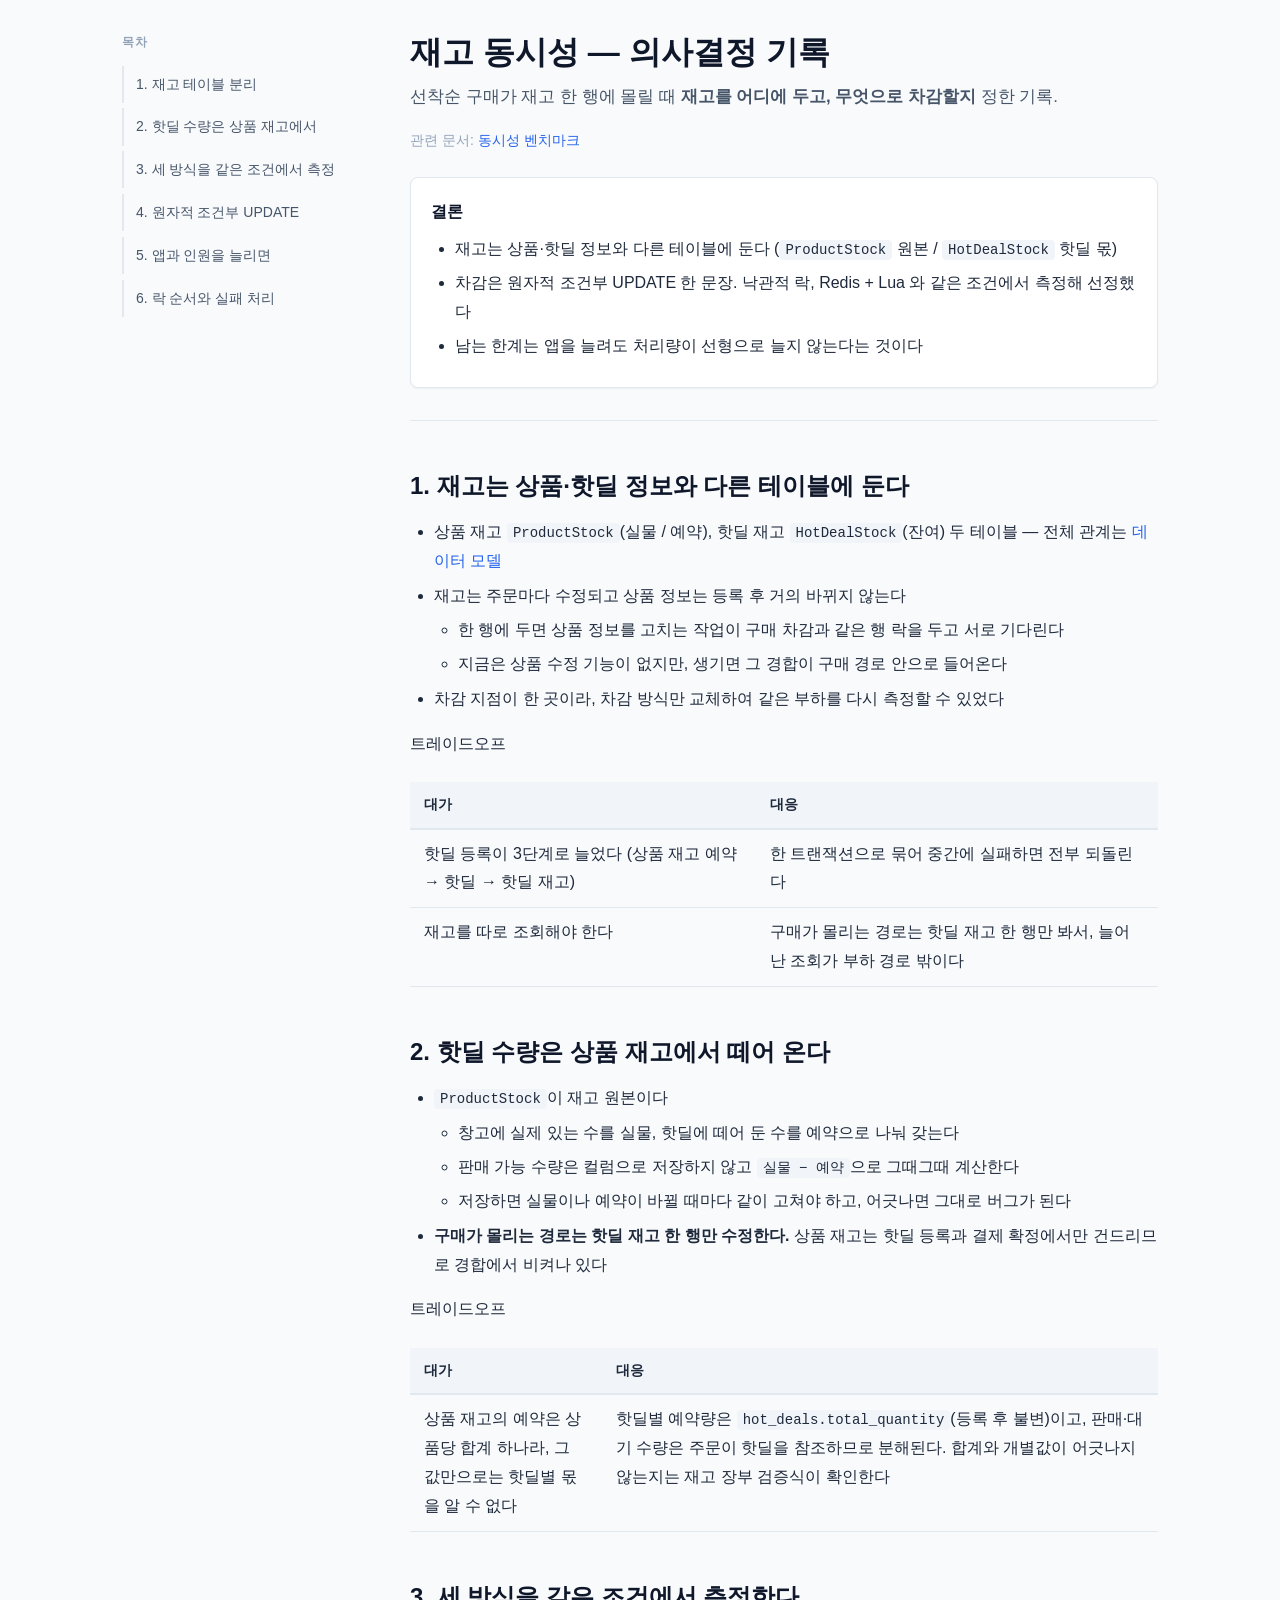
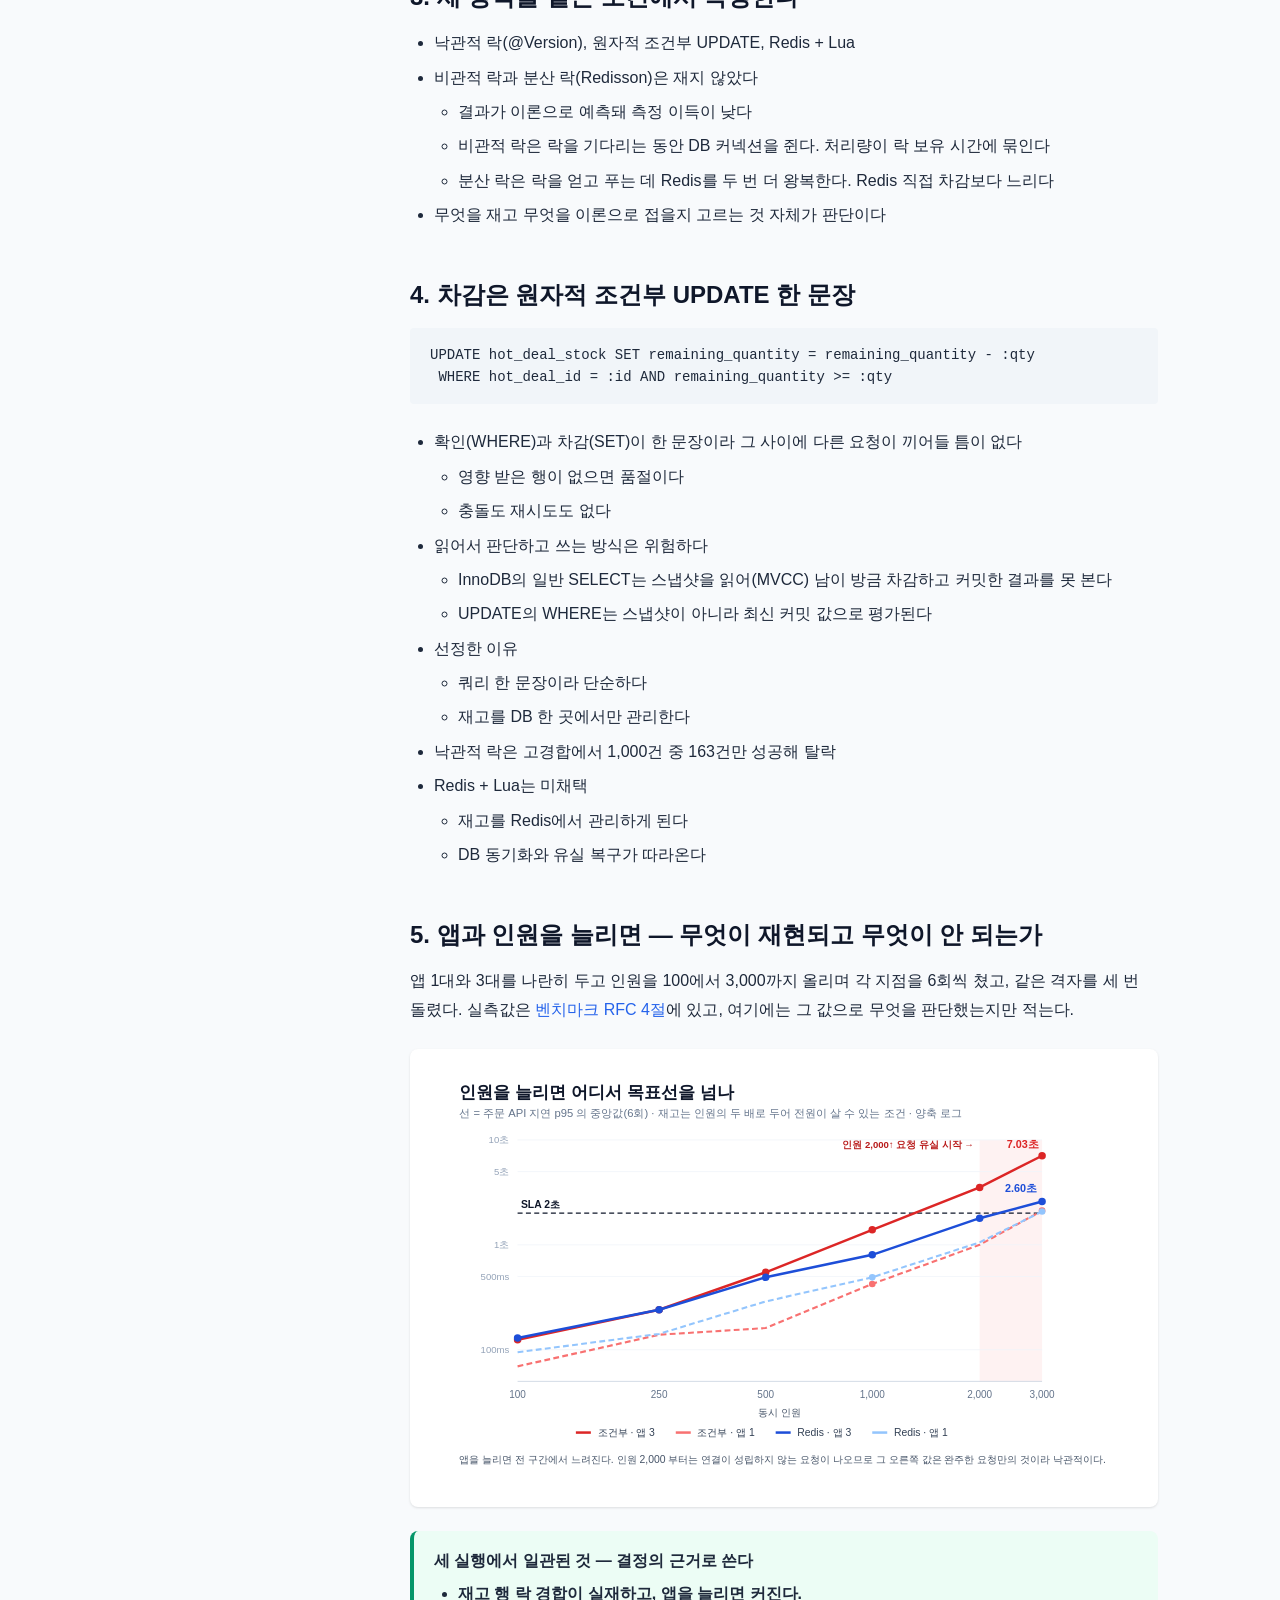
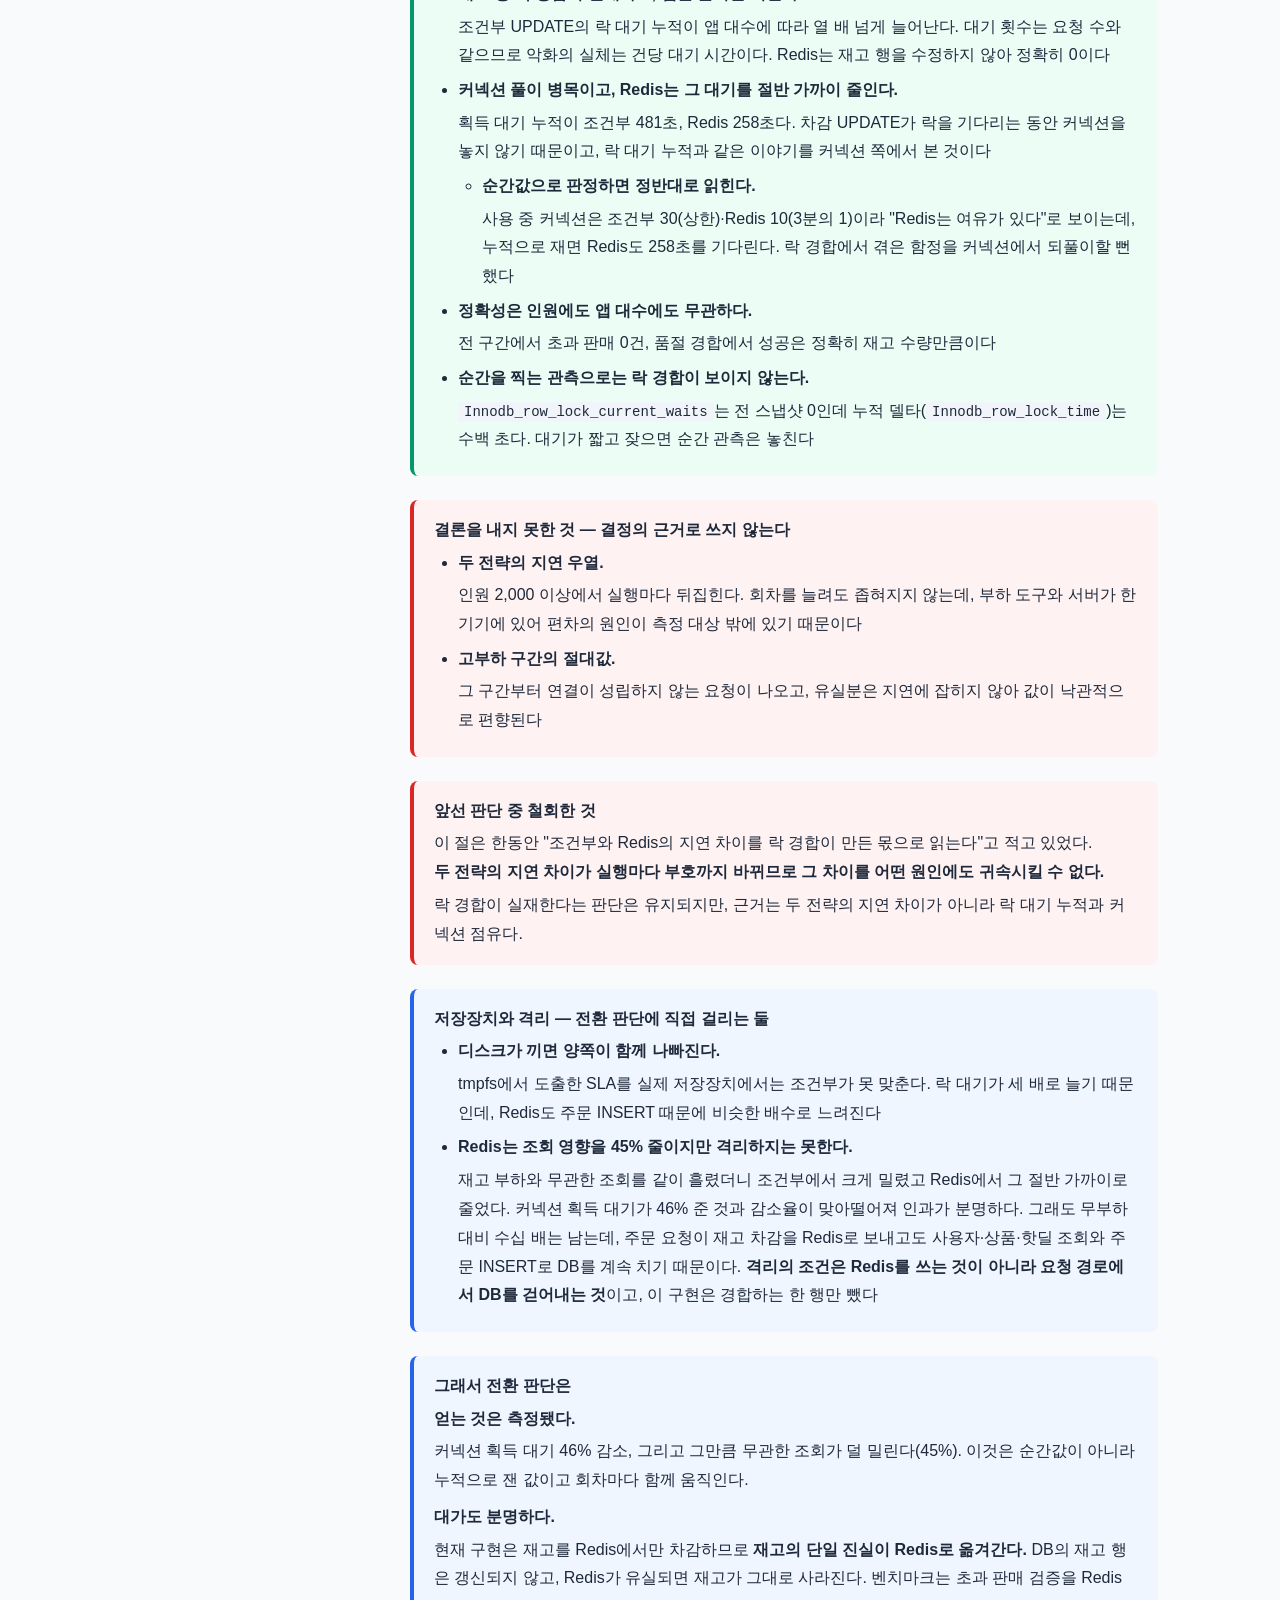
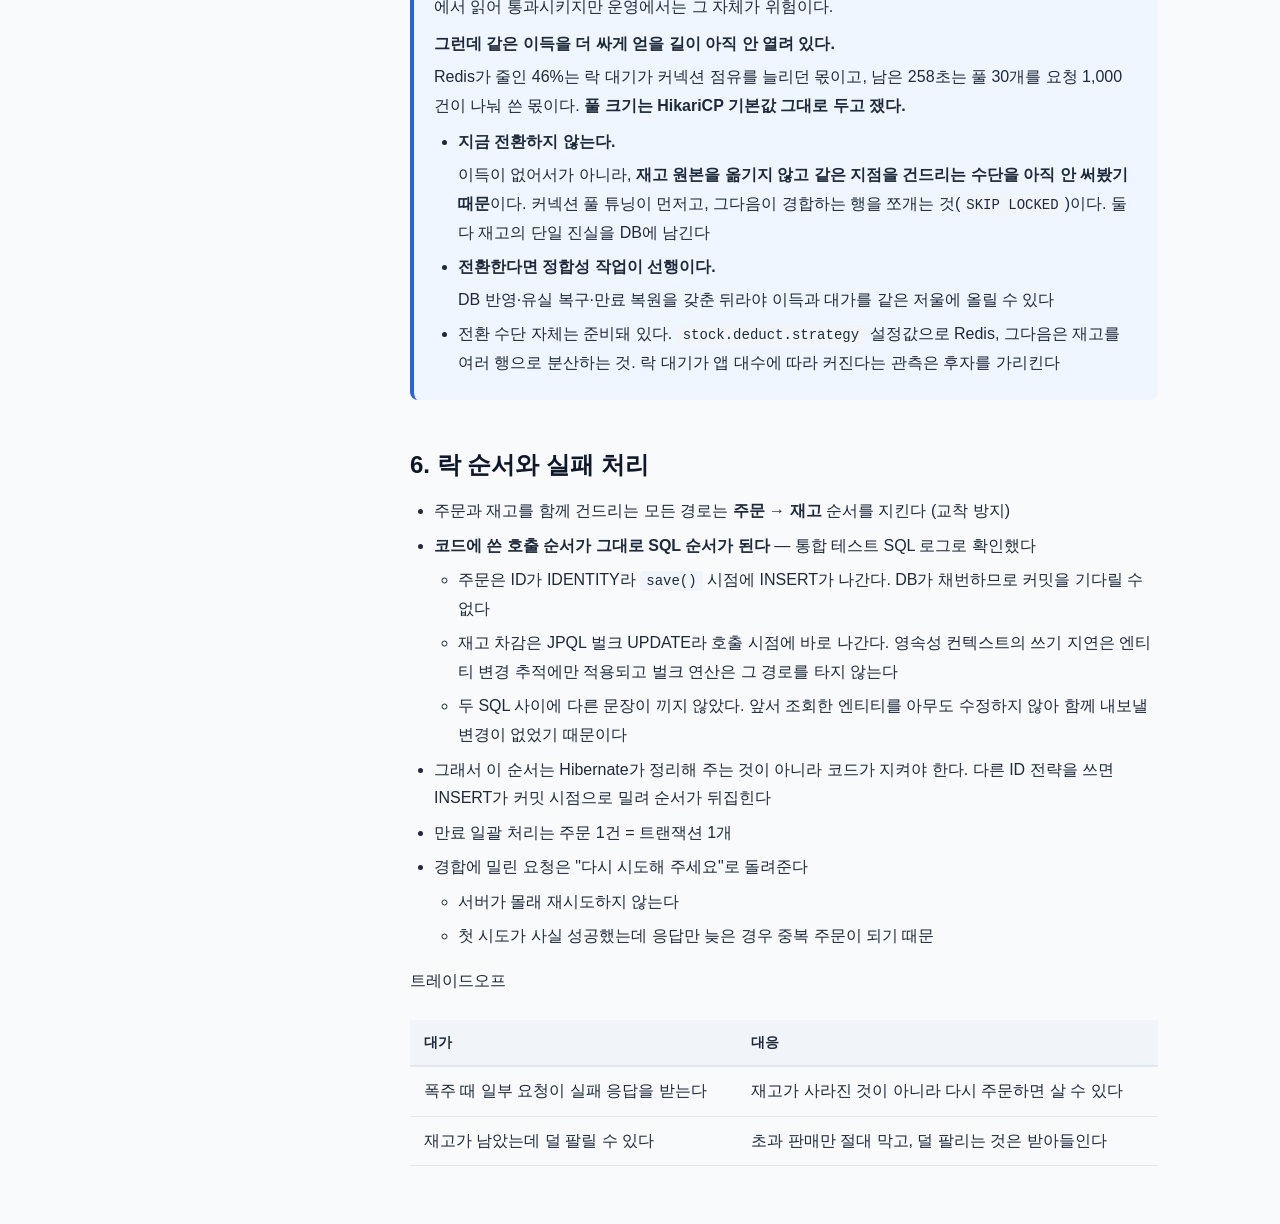
==== docs/adr/concurrency.html @ 34c15c58 "[Docs] ADR·RFC 문서의 HTML 버전 추가 (GitHub Pages 용) - docs/adr/concurrency.html: 재고 동시성 의사결정 기록  - docs/r" ====
<!DOCTYPE html>
<html lang="ko">
<head>
  <meta charset="UTF-8">
  <meta name="viewport" content="width=device-width, initial-scale=1.0">
  <title>재고 동시성 — 의사결정 기록</title>
  <style>
    :root {
      --bg: #f8fafc;
      --surface: #ffffff;
      --text: #1e293b;
      --text-secondary: #475569;
      --text-muted: #94a3b8;
      --heading: #0f172a;
      --accent: #2563eb;
      --accent-bg: #eff6ff;
      --danger: #dc2626;
      --danger-bg: #fef2f2;
      --success: #059669;
      --success-bg: #ecfdf5;
      --warning: #d97706;
      --warning-bg: #fffbeb;
      --border: #e2e8f0;
      --code-bg: #f1f5f9;
      --table-header-bg: #f1f5f9;
      --table-stripe: #f8fafc;
      --shadow-sm: 0 1px 2px rgba(0,0,0,0.05);
      --shadow: 0 1px 3px rgba(0,0,0,0.08), 0 1px 2px rgba(0,0,0,0.04);
      --shadow-lg: 0 4px 12px rgba(0,0,0,0.06);
      --radius: 8px;
      --radius-sm: 4px;
    }

    @media (prefers-color-scheme: dark) {
      :root:not([data-theme="light"]) {
        --bg: #0c1222;
        --surface: #1e293b;
        --text: #e2e8f0;
        --text-secondary: #94a3b8;
        --text-muted: #64748b;
        --heading: #f1f5f9;
        --accent: #60a5fa;
        --accent-bg: #1e3a5f;
        --danger: #f87171;
        --danger-bg: #3f1515;
        --success: #34d399;
        --success-bg: #0d3320;
        --warning: #fbbf24;
        --warning-bg: #3b2e0a;
        --border: #334155;
        --code-bg: #0f172a;
        --table-header-bg: #162032;
        --table-stripe: #162032;
        --shadow-sm: 0 1px 2px rgba(0,0,0,0.2);
        --shadow: 0 1px 3px rgba(0,0,0,0.3);
        --shadow-lg: 0 4px 12px rgba(0,0,0,0.3);
      }
    }

    :root[data-theme="dark"] {
      --bg: #0c1222;
      --surface: #1e293b;
      --text: #e2e8f0;
      --text-secondary: #94a3b8;
      --text-muted: #64748b;
      --heading: #f1f5f9;
      --accent: #60a5fa;
      --accent-bg: #1e3a5f;
      --danger: #f87171;
      --danger-bg: #3f1515;
      --success: #34d399;
      --success-bg: #0d3320;
      --warning: #fbbf24;
      --warning-bg: #3b2e0a;
      --border: #334155;
      --code-bg: #0f172a;
      --table-header-bg: #162032;
      --table-stripe: #162032;
      --shadow-sm: 0 1px 2px rgba(0,0,0,0.2);
      --shadow: 0 1px 3px rgba(0,0,0,0.3);
      --shadow-lg: 0 4px 12px rgba(0,0,0,0.3);
    }

    * {
      margin: 0;
      padding: 0;
      box-sizing: border-box;
    }

    body {
      font-family: -apple-system, BlinkMacSystemFont, 'Segoe UI', Roboto, 'Noto Sans KR', sans-serif;
      font-size: 16px;
      line-height: 1.8;
      color: var(--text);
      background: var(--bg);
    }

    .layout {
      display: flex;
      max-width: 1100px;
      margin: 0 auto;
      padding: 2rem;
    }

    .sidebar {
      width: 240px;
      flex-shrink: 0;
      margin-right: 3rem;
    }

    .sidebar nav {
      position: sticky;
      top: 2rem;
    }

    .toc-title {
      font-size: 12px;
      text-transform: uppercase;
      letter-spacing: 0.05em;
      color: var(--text-muted);
      margin-bottom: 12px;
      font-weight: 600;
    }

    .toc {
      list-style: none;
      padding: 0;
    }

    .toc li a {
      display: block;
      padding: 6px 12px;
      font-size: 14px;
      color: var(--text-secondary);
      border-left: 2px solid var(--border);
      text-decoration: none;
      transition: border-color 0.15s, color 0.15s;
    }

    .toc li a:hover,
    .toc li a.active {
      border-left-color: var(--accent);
      color: var(--accent);
    }

    .content {
      max-width: 780px;
      flex: 1;
      min-width: 0;
    }

    /* Header */
    header {
      margin-bottom: 2.5rem;
      padding-bottom: 2rem;
      border-bottom: 1px solid var(--border);
    }

    h1 {
      font-size: 2rem;
      font-weight: 800;
      color: var(--heading);
      line-height: 1.3;
      margin-bottom: 0.5rem;
    }

    header .subtitle {
      font-size: 1.05rem;
      color: var(--text-secondary);
      margin-bottom: 1rem;
    }

    header .related {
      font-size: 14px;
      color: var(--text-muted);
    }

    header .related a {
      color: var(--accent);
      text-decoration: none;
    }

    header .related a:hover {
      text-decoration: underline;
    }

    /* Headings */
    h2 {
      font-size: 1.5rem;
      font-weight: 700;
      color: var(--heading);
      margin-top: 3rem;
      margin-bottom: 1rem;
      line-height: 1.4;
    }

    h3 {
      font-size: 1.25rem;
      font-weight: 600;
      color: var(--heading);
      margin-top: 2rem;
      margin-bottom: 0.75rem;
    }

    section {
      margin-bottom: 1rem;
    }

    p {
      margin-bottom: 1rem;
    }

    /* Links */
    a {
      color: var(--accent);
      text-decoration: none;
    }

    a:hover {
      text-decoration: underline;
    }

    /* Lists */
    ul, ol {
      padding-left: 1.5rem;
      margin-bottom: 1rem;
    }

    li {
      margin-bottom: 0.35rem;
    }

    li ul, li ol {
      margin-top: 0.35rem;
      margin-bottom: 0.35rem;
    }

    /* Inline code */
    code {
      font-family: 'SFMono-Regular', Consolas, 'Liberation Mono', Menlo, monospace;
      font-size: 14px;
      background: var(--code-bg);
      padding: 2px 6px;
      border-radius: var(--radius-sm);
    }

    /* Code block */
    pre {
      background: var(--code-bg);
      padding: 1rem 1.25rem;
      border-radius: var(--radius-sm);
      overflow-x: auto;
      font-size: 14px;
      line-height: 1.6;
      margin-bottom: 1.5rem;
    }

    pre code {
      background: none;
      padding: 0;
      border-radius: 0;
    }

    /* Tables */
    .table-wrap {
      overflow-x: auto;
      margin: 1.5rem 0;
    }

    table {
      width: 100%;
      border-collapse: collapse;
    }

    th {
      background: var(--table-header-bg);
      font-weight: 600;
      text-align: left;
      padding: 10px 14px;
      border-bottom: 2px solid var(--border);
      font-size: 14px;
    }

    td {
      padding: 10px 14px;
      border-bottom: 1px solid var(--border);
      vertical-align: top;
    }

    tr:nth-child(even) td {
      background: var(--table-stripe);
    }

    /* Callout */
    .callout {
      padding: 1rem 1.25rem;
      border-radius: var(--radius);
      margin: 1.5rem 0;
      border-left: 4px solid;
    }

    .callout.conclusion {
      border-color: var(--success);
      background: var(--success-bg);
    }

    .callout.warning {
      border-color: var(--danger);
      background: var(--danger-bg);
    }

    .callout.info {
      border-color: var(--accent);
      background: var(--accent-bg);
    }

    .callout.note {
      border-color: var(--border);
      background: var(--table-stripe);
    }

    .callout strong:first-child {
      display: block;
      margin-bottom: 0.25rem;
    }

    .callout p {
      margin-bottom: 0.5rem;
    }

    .callout p:last-child {
      margin-bottom: 0;
    }

    .callout ul {
      margin-bottom: 0.5rem;
    }

    .callout ul:last-child {
      margin-bottom: 0;
    }

    /* Blockquote */
    blockquote {
      border-left: 3px solid var(--border);
      padding-left: 1rem;
      color: var(--text-secondary);
      font-style: normal;
      margin: 1rem 0;
    }

    /* Chart container */
    .chart-container {
      background: #fff;
      border-radius: var(--radius);
      box-shadow: var(--shadow);
      padding: 1rem;
      margin: 1.5rem 0;
      overflow-x: auto;
    }

    .chart-container svg {
      width: 100%;
      height: auto;
    }

    /* Separator */
    hr {
      border: none;
      border-top: 1px solid var(--border);
      margin: 2rem 0;
    }

    /* Conclusion box in header */
    .header-conclusion {
      background: var(--surface);
      border: 1px solid var(--border);
      border-radius: var(--radius);
      padding: 1.25rem;
      box-shadow: var(--shadow-sm);
      margin-top: 1.5rem;
    }

    .header-conclusion strong {
      color: var(--heading);
    }

    .header-conclusion ul {
      margin-top: 0.5rem;
      margin-bottom: 0;
    }

    /* sub-heading label */
    .section-label {
      font-size: 13px;
      font-weight: 600;
      color: var(--text-muted);
      text-transform: uppercase;
      letter-spacing: 0.04em;
      margin-bottom: 0.25rem;
    }

    /* Mobile */
    @media (max-width: 900px) {
      .sidebar {
        display: none;
      }

      .layout {
        padding: 1.5rem;
      }
    }

    /* Print */
    @media print {
      .sidebar {
        display: none;
      }

      .layout {
        padding: 0;
      }

      body {
        background: #fff;
        color: #000;
      }
    }
  </style>
</head>
<body>
  <div class="layout">
    <aside class="sidebar">
      <nav>
        <div class="toc-title">목차</div>
        <ul class="toc">
          <li><a href="#s1">1. 재고 테이블 분리</a></li>
          <li><a href="#s2">2. 핫딜 수량은 상품 재고에서</a></li>
          <li><a href="#s3">3. 세 방식을 같은 조건에서 측정</a></li>
          <li><a href="#s4">4. 원자적 조건부 UPDATE</a></li>
          <li><a href="#s5">5. 앱과 인원을 늘리면</a></li>
          <li><a href="#s6">6. 락 순서와 실패 처리</a></li>
        </ul>
      </nav>
    </aside>

    <main class="content">
      <header>
        <h1>재고 동시성 — 의사결정 기록</h1>
        <p class="subtitle">선착순 구매가 재고 한 행에 몰릴 때 <strong>재고를 어디에 두고, 무엇으로 차감할지</strong> 정한 기록.</p>
        <p class="related">관련 문서: <a href="../rfc/concurrency-benchmark.md">동시성 벤치마크</a></p>

        <div class="header-conclusion">
          <strong>결론</strong>
          <ul>
            <li>재고는 상품·핫딜 정보와 다른 테이블에 둔다 (<code>ProductStock</code> 원본 / <code>HotDealStock</code> 핫딜 몫)</li>
            <li>차감은 원자적 조건부 UPDATE 한 문장. 낙관적 락, Redis + Lua 와 같은 조건에서 측정해 선정했다</li>
            <li>남는 한계는 앱을 늘려도 처리량이 선형으로 늘지 않는다는 것이다</li>
          </ul>
        </div>
      </header>

      <!-- 1 -->
      <section id="s1">
        <h2>1. 재고는 상품·핫딜 정보와 다른 테이블에 둔다</h2>
        <ul>
          <li>상품 재고 <code>ProductStock</code>(실물 / 예약), 핫딜 재고 <code>HotDealStock</code>(잔여) 두 테이블 — 전체 관계는 <a href="../design/erd.md">데이터 모델</a></li>
          <li>재고는 주문마다 수정되고 상품 정보는 등록 후 거의 바뀌지 않는다
            <ul>
              <li>한 행에 두면 상품 정보를 고치는 작업이 구매 차감과 같은 행 락을 두고 서로 기다린다</li>
              <li>지금은 상품 수정 기능이 없지만, 생기면 그 경합이 구매 경로 안으로 들어온다</li>
            </ul>
          </li>
          <li>차감 지점이 한 곳이라, 차감 방식만 교체하여 같은 부하를 다시 측정할 수 있었다</li>
        </ul>

        <p>트레이드오프</p>
        <div class="table-wrap">
          <table>
            <thead>
              <tr><th>대가</th><th>대응</th></tr>
            </thead>
            <tbody>
              <tr>
                <td>핫딜 등록이 3단계로 늘었다 (상품 재고 예약 → 핫딜 → 핫딜 재고)</td>
                <td>한 트랜잭션으로 묶어 중간에 실패하면 전부 되돌린다</td>
              </tr>
              <tr>
                <td>재고를 따로 조회해야 한다</td>
                <td>구매가 몰리는 경로는 핫딜 재고 한 행만 봐서, 늘어난 조회가 부하 경로 밖이다</td>
              </tr>
            </tbody>
          </table>
        </div>
      </section>

      <!-- 2 -->
      <section id="s2">
        <h2>2. 핫딜 수량은 상품 재고에서 떼어 온다</h2>
        <ul>
          <li><code>ProductStock</code>이 재고 원본이다
            <ul>
              <li>창고에 실제 있는 수를 실물, 핫딜에 떼어 둔 수를 예약으로 나눠 갖는다</li>
              <li>판매 가능 수량은 컬럼으로 저장하지 않고 <code>실물 − 예약</code>으로 그때그때 계산한다</li>
              <li>저장하면 실물이나 예약이 바뀔 때마다 같이 고쳐야 하고, 어긋나면 그대로 버그가 된다</li>
            </ul>
          </li>
          <li><strong>구매가 몰리는 경로는 핫딜 재고 한 행만 수정한다.</strong> 상품 재고는 핫딜 등록과 결제 확정에서만 건드리므로 경합에서 비켜나 있다</li>
        </ul>

        <p>트레이드오프</p>
        <div class="table-wrap">
          <table>
            <thead>
              <tr><th>대가</th><th>대응</th></tr>
            </thead>
            <tbody>
              <tr>
                <td>상품 재고의 예약은 상품당 합계 하나라, 그 값만으로는 핫딜별 몫을 알 수 없다</td>
                <td>핫딜별 예약량은 <code>hot_deals.total_quantity</code>(등록 후 불변)이고, 판매·대기 수량은 주문이 핫딜을 참조하므로 분해된다. 합계와 개별값이 어긋나지 않는지는 재고 장부 검증식이 확인한다</td>
              </tr>
            </tbody>
          </table>
        </div>
      </section>

      <!-- 3 -->
      <section id="s3">
        <h2>3. 세 방식을 같은 조건에서 측정한다</h2>
        <ul>
          <li>낙관적 락(@Version), 원자적 조건부 UPDATE, Redis + Lua</li>
          <li>비관적 락과 분산 락(Redisson)은 재지 않았다
            <ul>
              <li>결과가 이론으로 예측돼 측정 이득이 낮다</li>
              <li>비관적 락은 락을 기다리는 동안 DB 커넥션을 쥔다. 처리량이 락 보유 시간에 묶인다</li>
              <li>분산 락은 락을 얻고 푸는 데 Redis를 두 번 더 왕복한다. Redis 직접 차감보다 느리다</li>
            </ul>
          </li>
          <li>무엇을 재고 무엇을 이론으로 접을지 고르는 것 자체가 판단이다</li>
        </ul>
      </section>

      <!-- 4 -->
      <section id="s4">
        <h2>4. 차감은 원자적 조건부 UPDATE 한 문장</h2>
        <pre><code>UPDATE hot_deal_stock SET remaining_quantity = remaining_quantity - :qty
 WHERE hot_deal_id = :id AND remaining_quantity >= :qty</code></pre>
        <ul>
          <li>확인(WHERE)과 차감(SET)이 한 문장이라 그 사이에 다른 요청이 끼어들 틈이 없다
            <ul>
              <li>영향 받은 행이 없으면 품절이다</li>
              <li>충돌도 재시도도 없다</li>
            </ul>
          </li>
          <li>읽어서 판단하고 쓰는 방식은 위험하다
            <ul>
              <li>InnoDB의 일반 SELECT는 스냅샷을 읽어(MVCC) 남이 방금 차감하고 커밋한 결과를 못 본다</li>
              <li>UPDATE의 WHERE는 스냅샷이 아니라 최신 커밋 값으로 평가된다</li>
            </ul>
          </li>
          <li>선정한 이유
            <ul>
              <li>쿼리 한 문장이라 단순하다</li>
              <li>재고를 DB 한 곳에서만 관리한다</li>
            </ul>
          </li>
          <li>낙관적 락은 고경합에서 1,000건 중 163건만 성공해 탈락</li>
          <li>Redis + Lua는 미채택
            <ul>
              <li>재고를 Redis에서 관리하게 된다</li>
              <li>DB 동기화와 유실 복구가 따라온다</li>
            </ul>
          </li>
        </ul>
      </section>

      <!-- 5 -->
      <section id="s5">
        <h2>5. 앱과 인원을 늘리면 — 무엇이 재현되고 무엇이 안 되는가</h2>
        <p>앱 1대와 3대를 나란히 두고 인원을 100에서 3,000까지 올리며 각 지점을 6회씩 쳤고, 같은 격자를 세 번 돌렸다.
        실측값은 <a href="../rfc/concurrency-benchmark.md">벤치마크 RFC 4절</a>에 있고, 여기에는 그 값으로 무엇을 판단했는지만 적는다.</p>

        <div class="chart-container">
          <svg viewBox="0 0 860 500" xmlns="http://www.w3.org/2000/svg" font-family="-apple-system, BlinkMacSystemFont, 'Segoe UI', Roboto, sans-serif">
            <rect width="860" height="500" fill="#ffffff"/>
            <text x="40" y="40" font-size="21" font-weight="700" fill="#0f172a">인원을 늘리면 어디서 목표선을 넘나</text>
            <text x="40" y="63" font-size="13.5" fill="#64748b">선 = 주문 API 지연 p95 의 중앙값(6회) · 재고는 인원의 두 배로 두어 전원이 살 수 있는 조건 · 양축 로그</text>
            <rect x="665" y="90" width="75" height="290" fill="#fef2f2"/>
            <text x="658" y="100" font-size="11.5" font-weight="700" fill="#b91c1c" text-anchor="end">인원 2,000&#x2191; 요청 유실 시작 &#x2192;</text>
            <line x1="110" y1="342" x2="740" y2="342" stroke="#f1f5f9" stroke-width="1"/>
            <text x="100" y="346" font-size="11.5" fill="#94a3b8" text-anchor="end">100ms</text>
            <line x1="110" y1="254" x2="740" y2="254" stroke="#f1f5f9" stroke-width="1"/>
            <text x="100" y="258" font-size="11.5" fill="#94a3b8" text-anchor="end">500ms</text>
            <line x1="110" y1="216" x2="740" y2="216" stroke="#f1f5f9" stroke-width="1"/>
            <text x="100" y="220" font-size="11.5" fill="#94a3b8" text-anchor="end">1&#xCD08;</text>
            <line x1="110" y1="128" x2="740" y2="128" stroke="#f1f5f9" stroke-width="1"/>
            <text x="100" y="132" font-size="11.5" fill="#94a3b8" text-anchor="end">5&#xCD08;</text>
            <line x1="110" y1="90" x2="740" y2="90" stroke="#f1f5f9" stroke-width="1"/>
            <text x="100" y="94" font-size="11.5" fill="#94a3b8" text-anchor="end">10&#xCD08;</text>
            <line x1="110" y1="178" x2="740" y2="178" stroke="#0f172a" stroke-width="1.5" stroke-dasharray="6 4"/>
            <text x="114" y="172" font-size="12.5" font-weight="700" fill="#0f172a">SLA 2&#xCD08;</text>
            <line x1="110" y1="380" x2="740" y2="380" stroke="#cbd5e1" stroke-width="1"/>
            <text x="110" y="400" font-size="12" fill="#64748b" text-anchor="middle">100</text>
            <text x="280" y="400" font-size="12" fill="#64748b" text-anchor="middle">250</text>
            <text x="408" y="400" font-size="12" fill="#64748b" text-anchor="middle">500</text>
            <text x="536" y="400" font-size="12" fill="#64748b" text-anchor="middle">1,000</text>
            <text x="665" y="400" font-size="12" fill="#64748b" text-anchor="middle">2,000</text>
            <text x="740" y="400" font-size="12" fill="#64748b" text-anchor="middle">3,000</text>
            <text x="425" y="422" font-size="12.5" fill="#475569" text-anchor="middle">&#xB3D9;&#xC2DC; &#xC778;&#xC6D0;</text>
            <polyline points="110,330 280,294 408,249 536,198 665,147 740,109" fill="none" stroke="#dc2626" stroke-width="3"/>
            <circle cx="110" cy="330" r="4.5" fill="#dc2626"/><circle cx="280" cy="294" r="4.5" fill="#dc2626"/>
            <circle cx="408" cy="249" r="4.5" fill="#dc2626"/><circle cx="536" cy="198" r="4.5" fill="#dc2626"/>
            <circle cx="665" cy="147" r="4.5" fill="#dc2626"/><circle cx="740" cy="109" r="4.5" fill="#dc2626"/>
            <text x="736" y="100" font-size="13" font-weight="700" fill="#dc2626" text-anchor="end">7.03&#xCD08;</text>
            <polyline points="110,362 280,324 408,316 536,263 665,216 740,175" fill="none" stroke="#f87171" stroke-width="2.5" stroke-dasharray="7 4"/>
            <circle cx="536" cy="263" r="4" fill="#f87171"/><circle cx="740" cy="175" r="4" fill="#f87171"/>
            <polyline points="110,328 280,294 408,255 536,228 665,184 740,164" fill="none" stroke="#1d4ed8" stroke-width="3"/>
            <circle cx="110" cy="328" r="4.5" fill="#1d4ed8"/><circle cx="280" cy="294" r="4.5" fill="#1d4ed8"/>
            <circle cx="408" cy="255" r="4.5" fill="#1d4ed8"/><circle cx="536" cy="228" r="4.5" fill="#1d4ed8"/>
            <circle cx="665" cy="184" r="4.5" fill="#1d4ed8"/><circle cx="740" cy="164" r="4.5" fill="#1d4ed8"/>
            <text x="734" y="152" font-size="13" font-weight="700" fill="#1d4ed8" text-anchor="end">2.60&#xCD08;</text>
            <polyline points="110,345 280,323 408,284 536,255 665,213 740,176" fill="none" stroke="#93c5fd" stroke-width="2.5" stroke-dasharray="7 4"/>
            <circle cx="536" cy="255" r="4" fill="#93c5fd"/><circle cx="740" cy="176" r="4" fill="#93c5fd"/>
            <rect x="180" y="440" width="18" height="3" fill="#dc2626"/>
            <text x="206" y="446" font-size="12.5" fill="#334155">&#xC870;&#xAC74;&#xBD80; &#xB7;&#x20;&#xC571; 3</text>
            <rect x="300" y="440" width="18" height="3" fill="#f87171"/>
            <text x="326" y="446" font-size="12.5" fill="#334155">&#xC870;&#xAC74;&#xBD80; &#xB7;&#x20;&#xC571; 1</text>
            <rect x="420" y="440" width="18" height="3" fill="#1d4ed8"/>
            <text x="446" y="446" font-size="12.5" fill="#334155">Redis &#xB7;&#x20;&#xC571; 3</text>
            <rect x="536" y="440" width="18" height="3" fill="#93c5fd"/>
            <text x="562" y="446" font-size="12.5" fill="#334155">Redis &#xB7;&#x20;&#xC571; 1</text>
            <text x="40" y="478" font-size="12.5" fill="#475569">&#xC571;&#xC744; &#xB298;&#xB9AC;&#xBA74; &#xC804; &#xAD6C;&#xAC04;&#xC5D0;&#xC11C; &#xB290;&#xB824;&#xC9C4;&#xB2E4;. &#xC778;&#xC6D0; 2,000 &#xBD80;&#xD130;&#xB294; &#xC5F0;&#xACB0;&#xC774; &#xC131;&#xB9BD;&#xD558;&#xC9C0; &#xC54A;&#xB294; &#xC694;&#xCCAD;&#xC774; &#xB098;&#xC624;&#xBBC0;&#xB85C; &#xADF8; &#xC624;&#xB978;&#xCABD; &#xAC12;&#xC740; &#xC644;&#xC8FC;&#xD55C; &#xC694;&#xCCAD;&#xB9CC;&#xC758; &#xAC83;&#xC774;&#xB77C; &#xB099;&#xAD00;&#xC801;&#xC774;&#xB2E4;.</text>
          </svg>
        </div>

        <!-- 세 실행에서 일관된 것 -->
        <div class="callout conclusion">
          <strong>세 실행에서 일관된 것 — 결정의 근거로 쓴다</strong>
          <ul>
            <li><strong>재고 행 락 경합이 실재하고, 앱을 늘리면 커진다.</strong> 조건부 UPDATE의 락 대기 누적이 앱 대수에 따라 열 배 넘게 늘어난다. 대기 횟수는 요청 수와 같으므로 악화의 실체는 건당 대기 시간이다. Redis는 재고 행을 수정하지 않아 정확히 0이다</li>
            <li><strong>커넥션 풀이 병목이고, Redis는 그 대기를 절반 가까이 줄인다.</strong> 획득 대기 누적이 조건부 481초, Redis 258초다. 차감 UPDATE가 락을 기다리는 동안 커넥션을 놓지 않기 때문이고, 락 대기 누적과 같은 이야기를 커넥션 쪽에서 본 것이다
              <ul>
                <li><strong>순간값으로 판정하면 정반대로 읽힌다.</strong> 사용 중 커넥션은 조건부 30(상한)·Redis 10(3분의 1)이라 "Redis는 여유가 있다"로 보이는데, 누적으로 재면 Redis도 258초를 기다린다. 락 경합에서 겪은 함정을 커넥션에서 되풀이할 뻔했다</li>
              </ul>
            </li>
            <li><strong>정확성은 인원에도 앱 대수에도 무관하다.</strong> 전 구간에서 초과 판매 0건, 품절 경합에서 성공은 정확히 재고 수량만큼이다</li>
            <li><strong>순간을 찍는 관측으로는 락 경합이 보이지 않는다.</strong> <code>Innodb_row_lock_current_waits</code>는 전 스냅샷 0인데 누적 델타(<code>Innodb_row_lock_time</code>)는 수백 초다. 대기가 짧고 잦으면 순간 관측은 놓친다</li>
          </ul>
        </div>

        <!-- 결론을 내지 못한 것 -->
        <div class="callout warning">
          <strong>결론을 내지 못한 것 — 결정의 근거로 쓰지 않는다</strong>
          <ul>
            <li><strong>두 전략의 지연 우열.</strong> 인원 2,000 이상에서 실행마다 뒤집힌다. 회차를 늘려도 좁혀지지 않는데, 부하 도구와 서버가 한 기기에 있어 편차의 원인이 측정 대상 밖에 있기 때문이다</li>
            <li><strong>고부하 구간의 절대값.</strong> 그 구간부터 연결이 성립하지 않는 요청이 나오고, 유실분은 지연에 잡히지 않아 값이 낙관적으로 편향된다</li>
          </ul>
        </div>

        <!-- 앞선 판단 중 철회한 것 -->
        <div class="callout warning">
          <strong>앞선 판단 중 철회한 것</strong>
          <p>이 절은 한동안 "조건부와 Redis의 지연 차이를 락 경합이 만든 몫으로 읽는다"고 적고 있었다. <strong>두 전략의 지연 차이가 실행마다 부호까지 바뀌므로 그 차이를 어떤 원인에도 귀속시킬 수 없다.</strong> 락 경합이 실재한다는 판단은 유지되지만, 근거는 두 전략의 지연 차이가 아니라 락 대기 누적과 커넥션 점유다.</p>
        </div>

        <!-- 저장장치와 격리 -->
        <div class="callout info">
          <strong>저장장치와 격리 — 전환 판단에 직접 걸리는 둘</strong>
          <ul>
            <li><strong>디스크가 끼면 양쪽이 함께 나빠진다.</strong> tmpfs에서 도출한 SLA를 실제 저장장치에서는 조건부가 못 맞춘다. 락 대기가 세 배로 늘기 때문인데, Redis도 주문 INSERT 때문에 비슷한 배수로 느려진다</li>
            <li><strong>Redis는 조회 영향을 45% 줄이지만 격리하지는 못한다.</strong> 재고 부하와 무관한 조회를 같이 흘렸더니 조건부에서 크게 밀렸고 Redis에서 그 절반 가까이로 줄었다. 커넥션 획득 대기가 46% 준 것과 감소율이 맞아떨어져 인과가 분명하다. 그래도 무부하 대비 수십 배는 남는데, 주문 요청이 재고 차감을 Redis로 보내고도 사용자·상품·핫딜 조회와 주문 INSERT로 DB를 계속 치기 때문이다. <strong>격리의 조건은 Redis를 쓰는 것이 아니라 요청 경로에서 DB를 걷어내는 것</strong>이고, 이 구현은 경합하는 한 행만 뺐다</li>
          </ul>
        </div>

        <!-- 전환 판단 -->
        <div class="callout info">
          <strong>그래서 전환 판단은</strong>
          <p><strong>얻는 것은 측정됐다.</strong> 커넥션 획득 대기 46% 감소, 그리고 그만큼 무관한 조회가 덜 밀린다(45%). 이것은 순간값이 아니라 누적으로 잰 값이고 회차마다 함께 움직인다.</p>
          <p><strong>대가도 분명하다.</strong> 현재 구현은 재고를 Redis에서만 차감하므로 <strong>재고의 단일 진실이 Redis로 옮겨간다.</strong> DB의 재고 행은 갱신되지 않고, Redis가 유실되면 재고가 그대로 사라진다. 벤치마크는 초과 판매 검증을 Redis에서 읽어 통과시키지만 운영에서는 그 자체가 위험이다.</p>
          <p><strong>그런데 같은 이득을 더 싸게 얻을 길이 아직 안 열려 있다.</strong> Redis가 줄인 46%는 락 대기가 커넥션 점유를 늘리던 몫이고, 남은 258초는 풀 30개를 요청 1,000건이 나눠 쓴 몫이다. <strong>풀 크기는 HikariCP 기본값 그대로 두고 쟀다.</strong></p>
          <ul>
            <li><strong>지금 전환하지 않는다.</strong> 이득이 없어서가 아니라, <strong>재고 원본을 옮기지 않고 같은 지점을 건드리는 수단을 아직 안 써봤기 때문</strong>이다. 커넥션 풀 튜닝이 먼저고, 그다음이 경합하는 행을 쪼개는 것(<code>SKIP LOCKED</code>)이다. 둘 다 재고의 단일 진실을 DB에 남긴다</li>
            <li><strong>전환한다면 정합성 작업이 선행이다.</strong> DB 반영·유실 복구·만료 복원을 갖춘 뒤라야 이득과 대가를 같은 저울에 올릴 수 있다</li>
            <li>전환 수단 자체는 준비돼 있다. <code>stock.deduct.strategy</code> 설정값으로 Redis, 그다음은 재고를 여러 행으로 분산하는 것. 락 대기가 앱 대수에 따라 커진다는 관측은 후자를 가리킨다</li>
          </ul>
        </div>
      </section>

      <!-- 6 -->
      <section id="s6">
        <h2>6. 락 순서와 실패 처리</h2>
        <ul>
          <li>주문과 재고를 함께 건드리는 모든 경로는 <strong>주문 → 재고</strong> 순서를 지킨다 (교착 방지)</li>
          <li><strong>코드에 쓴 호출 순서가 그대로 SQL 순서가 된다</strong> — 통합 테스트 SQL 로그로 확인했다
            <ul>
              <li>주문은 ID가 IDENTITY라 <code>save()</code> 시점에 INSERT가 나간다. DB가 채번하므로 커밋을 기다릴 수 없다</li>
              <li>재고 차감은 JPQL 벌크 UPDATE라 호출 시점에 바로 나간다. 영속성 컨텍스트의 쓰기 지연은 엔티티 변경 추적에만 적용되고 벌크 연산은 그 경로를 타지 않는다</li>
              <li>두 SQL 사이에 다른 문장이 끼지 않았다. 앞서 조회한 엔티티를 아무도 수정하지 않아 함께 내보낼 변경이 없었기 때문이다</li>
            </ul>
          </li>
          <li>그래서 이 순서는 Hibernate가 정리해 주는 것이 아니라 코드가 지켜야 한다. 다른 ID 전략을 쓰면 INSERT가 커밋 시점으로 밀려 순서가 뒤집힌다</li>
          <li>만료 일괄 처리는 주문 1건 = 트랜잭션 1개</li>
          <li>경합에 밀린 요청은 "다시 시도해 주세요"로 돌려준다
            <ul>
              <li>서버가 몰래 재시도하지 않는다</li>
              <li>첫 시도가 사실 성공했는데 응답만 늦은 경우 중복 주문이 되기 때문</li>
            </ul>
          </li>
        </ul>

        <p>트레이드오프</p>
        <div class="table-wrap">
          <table>
            <thead>
              <tr><th>대가</th><th>대응</th></tr>
            </thead>
            <tbody>
              <tr>
                <td>폭주 때 일부 요청이 실패 응답을 받는다</td>
                <td>재고가 사라진 것이 아니라 다시 주문하면 살 수 있다</td>
              </tr>
              <tr>
                <td>재고가 남았는데 덜 팔릴 수 있다</td>
                <td>초과 판매만 절대 막고, 덜 팔리는 것은 받아들인다</td>
              </tr>
            </tbody>
          </table>
        </div>
      </section>
    </main>
  </div>

  <script>
    // TOC active state on scroll
    (function() {
      var sections = document.querySelectorAll('section[id]');
      var tocLinks = document.querySelectorAll('.toc a');
      function onScroll() {
        var scrollPos = window.scrollY + 100;
        var current = '';
        sections.forEach(function(section) {
          if (section.offsetTop <= scrollPos) {
            current = section.getAttribute('id');
          }
        });
        tocLinks.forEach(function(link) {
          link.classList.remove('active');
          if (link.getAttribute('href') === '#' + current) {
            link.classList.add('active');
          }
        });
      }
      window.addEventListener('scroll', onScroll, { passive: true });
      onScroll();
    })();
  </script>
</body>
</html>
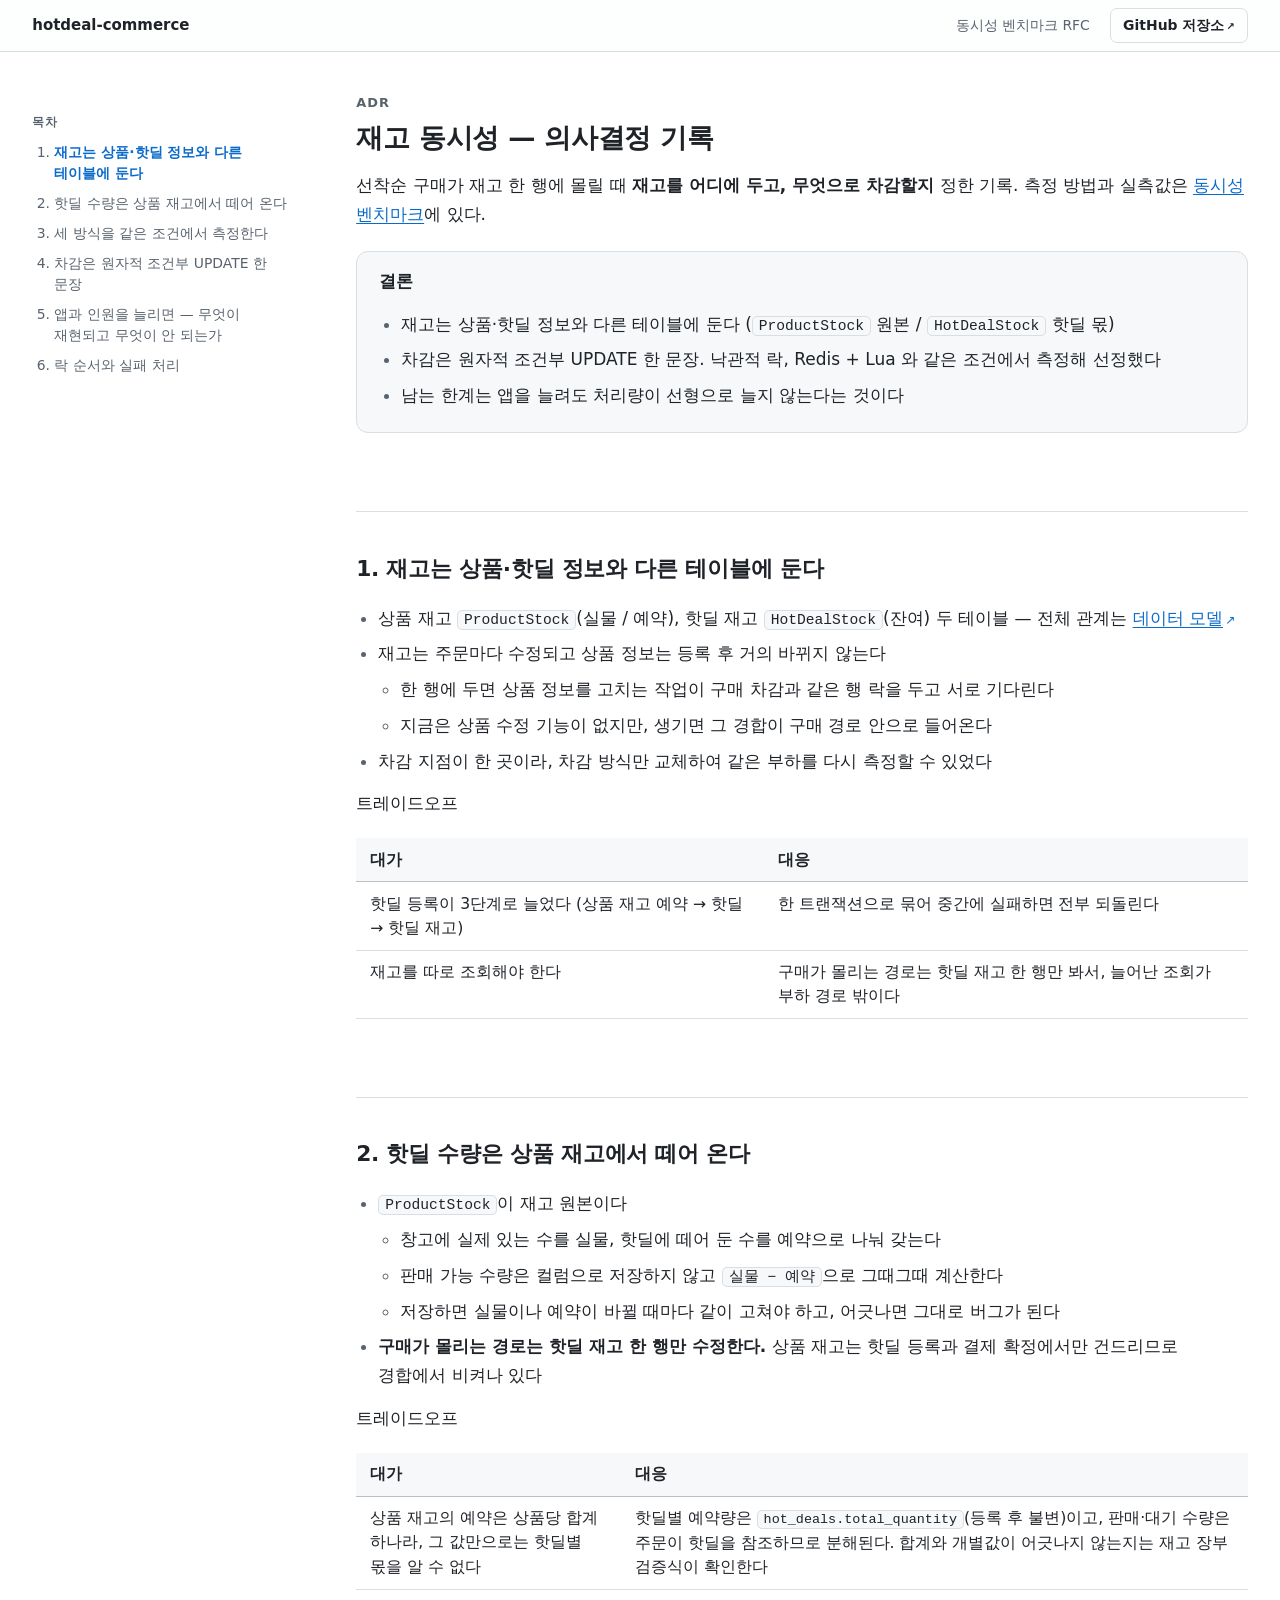
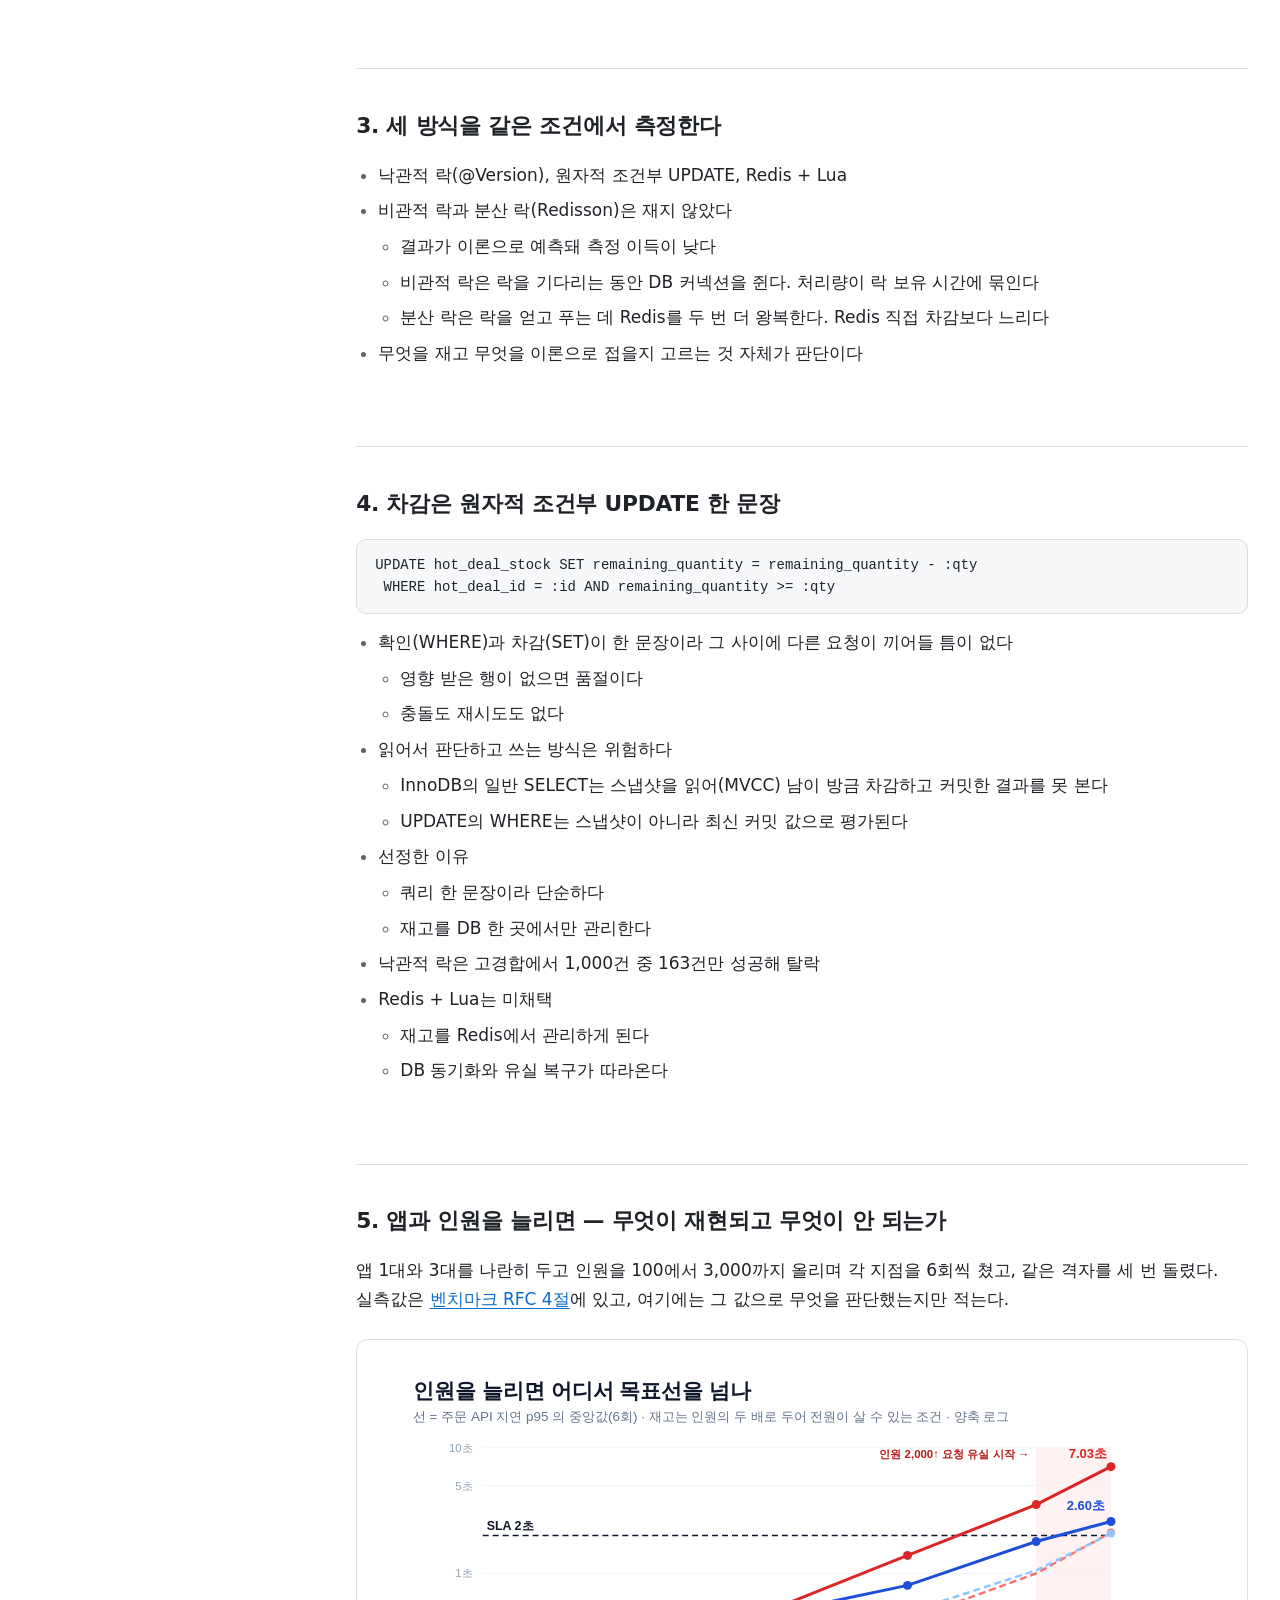
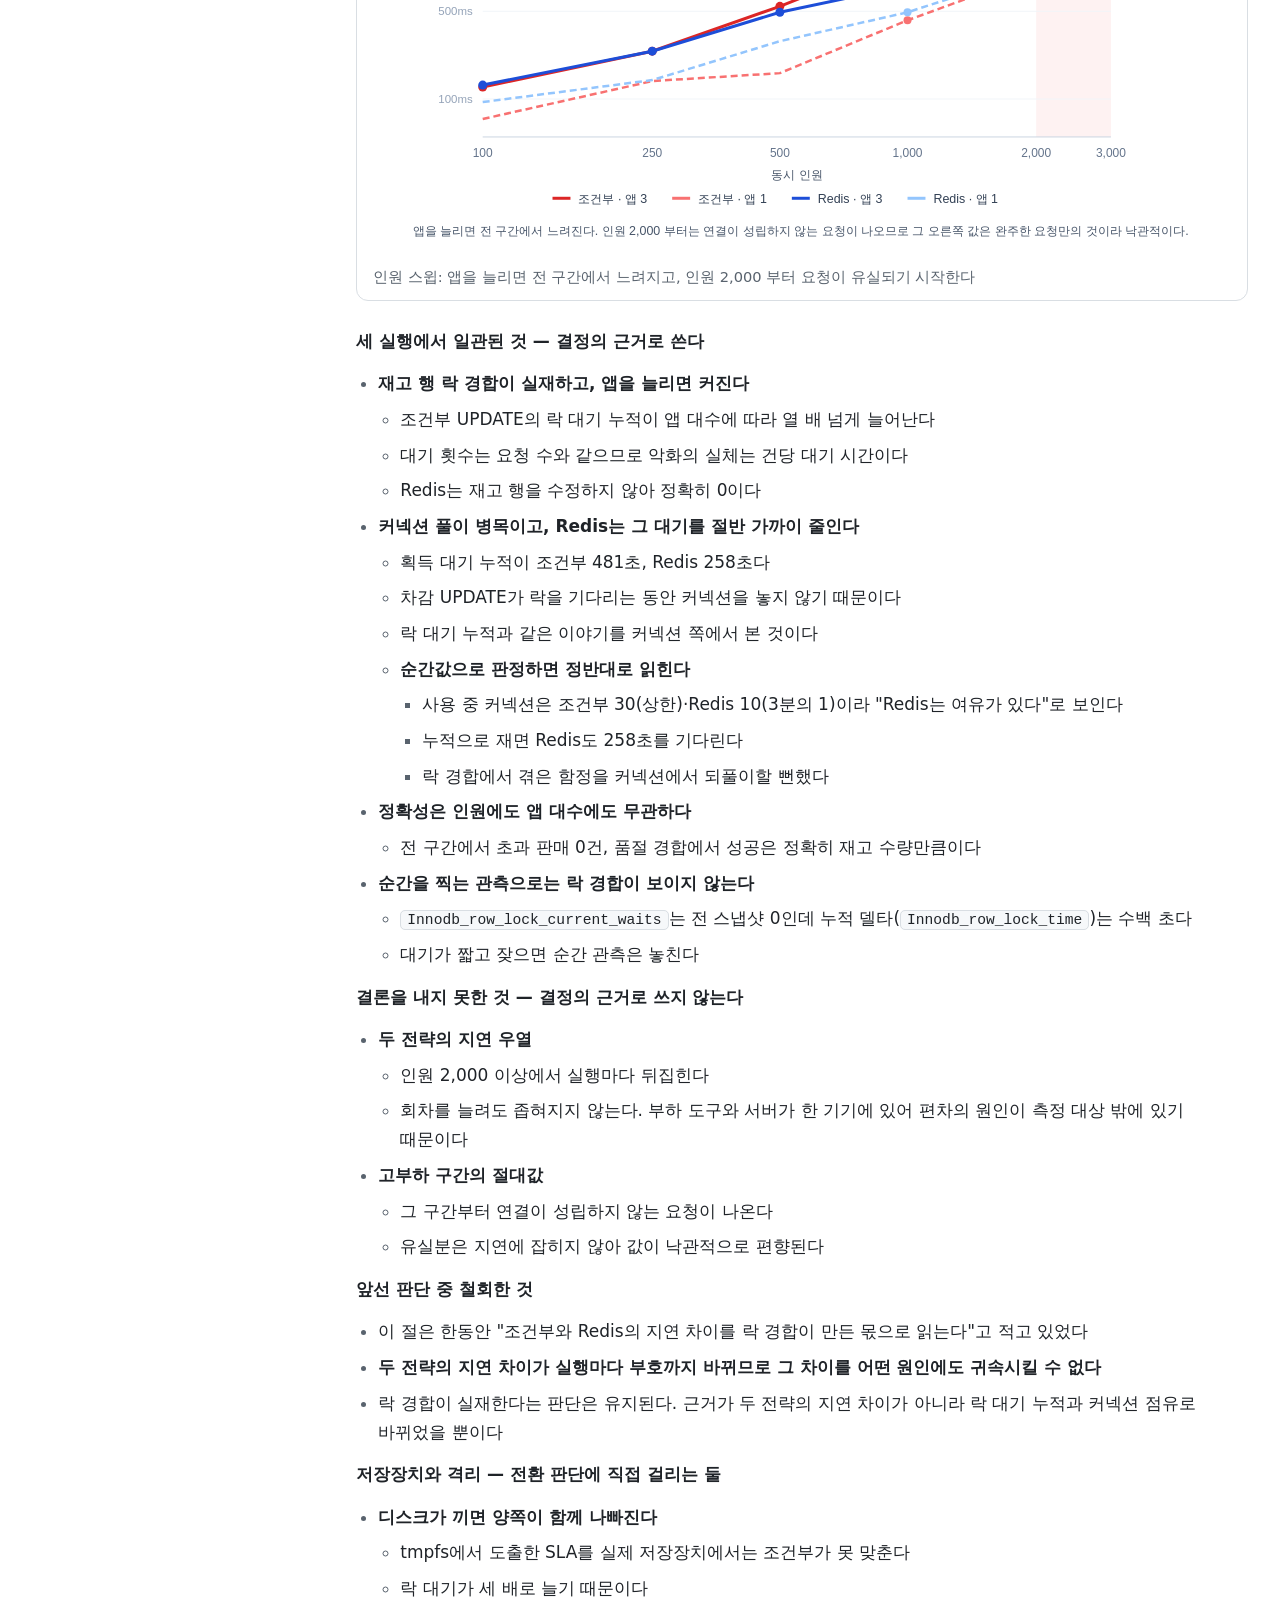
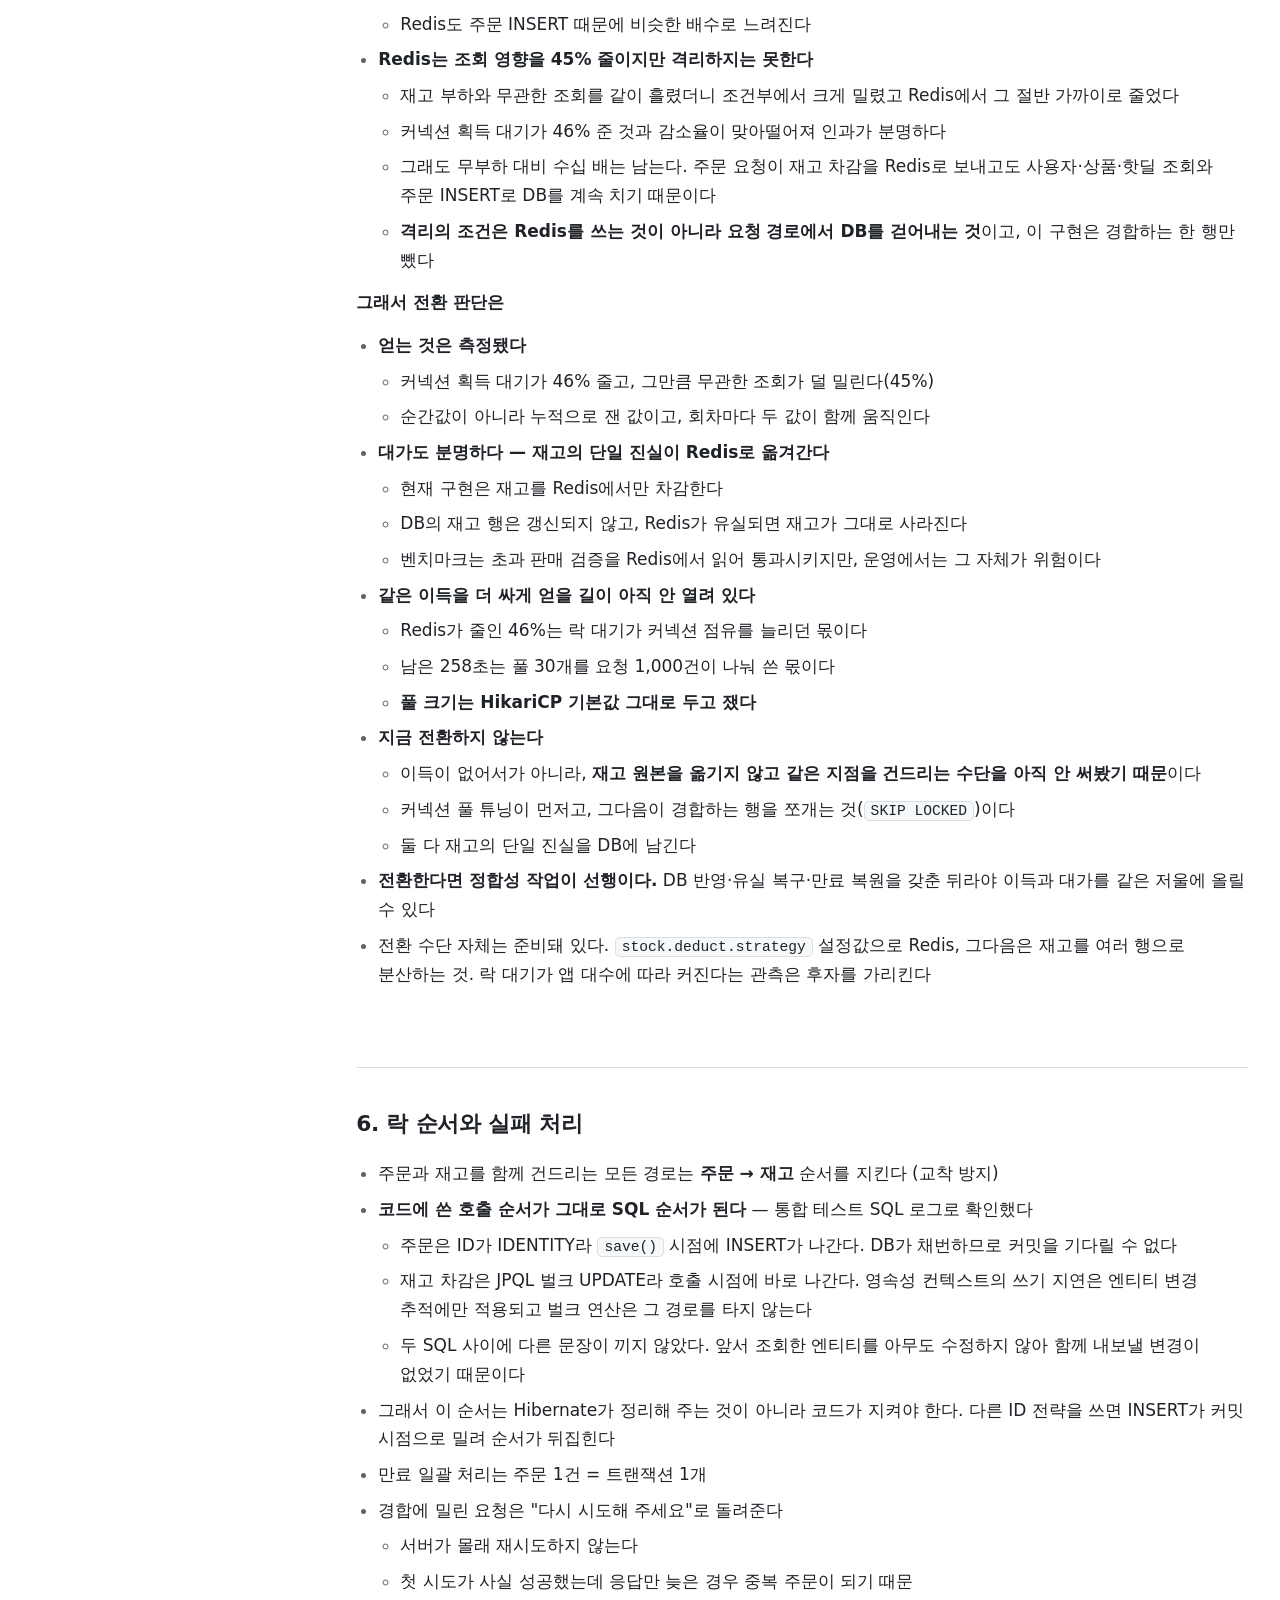
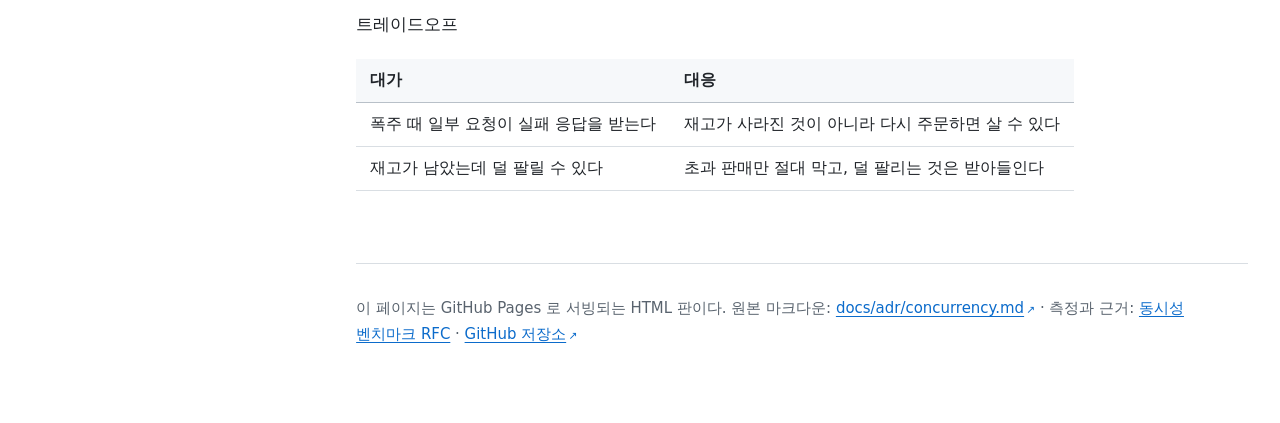
==== commit ba95af03: "[Docs] 문서 규칙을 HTML 기준으로 바꾸고 공통 CSS·스크립트를 docs/assets 로 추출 - CLAUDE.md 문서 절: Pages 주소·색인·링크 규약(#sec-N" ====
--- a/docs/adr/concurrency.html
+++ b/docs/adr/concurrency.html
@@ -1,758 +1,388 @@
 <!DOCTYPE html>
 <html lang="ko">
 <head>
-  <meta charset="UTF-8">
-  <meta name="viewport" content="width=device-width, initial-scale=1.0">
-  <title>재고 동시성 — 의사결정 기록</title>
-  <style>
-    :root {
-      --bg: #f8fafc;
-      --surface: #ffffff;
-      --text: #1e293b;
-      --text-secondary: #475569;
-      --text-muted: #94a3b8;
-      --heading: #0f172a;
-      --accent: #2563eb;
-      --accent-bg: #eff6ff;
-      --danger: #dc2626;
-      --danger-bg: #fef2f2;
-      --success: #059669;
-      --success-bg: #ecfdf5;
-      --warning: #d97706;
-      --warning-bg: #fffbeb;
-      --border: #e2e8f0;
-      --code-bg: #f1f5f9;
-      --table-header-bg: #f1f5f9;
-      --table-stripe: #f8fafc;
-      --shadow-sm: 0 1px 2px rgba(0,0,0,0.05);
-      --shadow: 0 1px 3px rgba(0,0,0,0.08), 0 1px 2px rgba(0,0,0,0.04);
-      --shadow-lg: 0 4px 12px rgba(0,0,0,0.06);
-      --radius: 8px;
-      --radius-sm: 4px;
-    }
-
-    @media (prefers-color-scheme: dark) {
-      :root:not([data-theme="light"]) {
-        --bg: #0c1222;
-        --surface: #1e293b;
-        --text: #e2e8f0;
-        --text-secondary: #94a3b8;
-        --text-muted: #64748b;
-        --heading: #f1f5f9;
-        --accent: #60a5fa;
-        --accent-bg: #1e3a5f;
-        --danger: #f87171;
-        --danger-bg: #3f1515;
-        --success: #34d399;
-        --success-bg: #0d3320;
-        --warning: #fbbf24;
-        --warning-bg: #3b2e0a;
-        --border: #334155;
-        --code-bg: #0f172a;
-        --table-header-bg: #162032;
-        --table-stripe: #162032;
-        --shadow-sm: 0 1px 2px rgba(0,0,0,0.2);
-        --shadow: 0 1px 3px rgba(0,0,0,0.3);
-        --shadow-lg: 0 4px 12px rgba(0,0,0,0.3);
-      }
-    }
-
-    :root[data-theme="dark"] {
-      --bg: #0c1222;
-      --surface: #1e293b;
-      --text: #e2e8f0;
-      --text-secondary: #94a3b8;
-      --text-muted: #64748b;
-      --heading: #f1f5f9;
-      --accent: #60a5fa;
-      --accent-bg: #1e3a5f;
-      --danger: #f87171;
-      --danger-bg: #3f1515;
-      --success: #34d399;
-      --success-bg: #0d3320;
-      --warning: #fbbf24;
-      --warning-bg: #3b2e0a;
-      --border: #334155;
-      --code-bg: #0f172a;
-      --table-header-bg: #162032;
-      --table-stripe: #162032;
-      --shadow-sm: 0 1px 2px rgba(0,0,0,0.2);
-      --shadow: 0 1px 3px rgba(0,0,0,0.3);
-      --shadow-lg: 0 4px 12px rgba(0,0,0,0.3);
-    }
-
-    * {
-      margin: 0;
-      padding: 0;
-      box-sizing: border-box;
-    }
-
-    body {
-      font-family: -apple-system, BlinkMacSystemFont, 'Segoe UI', Roboto, 'Noto Sans KR', sans-serif;
-      font-size: 16px;
-      line-height: 1.8;
-      color: var(--text);
-      background: var(--bg);
-    }
-
-    .layout {
-      display: flex;
-      max-width: 1100px;
-      margin: 0 auto;
-      padding: 2rem;
-    }
-
-    .sidebar {
-      width: 240px;
-      flex-shrink: 0;
-      margin-right: 3rem;
-    }
-
-    .sidebar nav {
-      position: sticky;
-      top: 2rem;
-    }
-
-    .toc-title {
-      font-size: 12px;
-      text-transform: uppercase;
-      letter-spacing: 0.05em;
-      color: var(--text-muted);
-      margin-bottom: 12px;
-      font-weight: 600;
-    }
-
-    .toc {
-      list-style: none;
-      padding: 0;
-    }
-
-    .toc li a {
-      display: block;
-      padding: 6px 12px;
-      font-size: 14px;
-      color: var(--text-secondary);
-      border-left: 2px solid var(--border);
-      text-decoration: none;
-      transition: border-color 0.15s, color 0.15s;
-    }
-
-    .toc li a:hover,
-    .toc li a.active {
-      border-left-color: var(--accent);
-      color: var(--accent);
-    }
-
-    .content {
-      max-width: 780px;
-      flex: 1;
-      min-width: 0;
-    }
-
-    /* Header */
-    header {
-      margin-bottom: 2.5rem;
-      padding-bottom: 2rem;
-      border-bottom: 1px solid var(--border);
-    }
-
-    h1 {
-      font-size: 2rem;
-      font-weight: 800;
-      color: var(--heading);
-      line-height: 1.3;
-      margin-bottom: 0.5rem;
-    }
-
-    header .subtitle {
-      font-size: 1.05rem;
-      color: var(--text-secondary);
-      margin-bottom: 1rem;
-    }
-
-    header .related {
-      font-size: 14px;
-      color: var(--text-muted);
-    }
-
-    header .related a {
-      color: var(--accent);
-      text-decoration: none;
-    }
-
-    header .related a:hover {
-      text-decoration: underline;
-    }
-
-    /* Headings */
-    h2 {
-      font-size: 1.5rem;
-      font-weight: 700;
-      color: var(--heading);
-      margin-top: 3rem;
-      margin-bottom: 1rem;
-      line-height: 1.4;
-    }
-
-    h3 {
-      font-size: 1.25rem;
-      font-weight: 600;
-      color: var(--heading);
-      margin-top: 2rem;
-      margin-bottom: 0.75rem;
-    }
-
-    section {
-      margin-bottom: 1rem;
-    }
-
-    p {
-      margin-bottom: 1rem;
-    }
-
-    /* Links */
-    a {
-      color: var(--accent);
-      text-decoration: none;
-    }
-
-    a:hover {
-      text-decoration: underline;
-    }
-
-    /* Lists */
-    ul, ol {
-      padding-left: 1.5rem;
-      margin-bottom: 1rem;
-    }
-
-    li {
-      margin-bottom: 0.35rem;
-    }
-
-    li ul, li ol {
-      margin-top: 0.35rem;
-      margin-bottom: 0.35rem;
-    }
-
-    /* Inline code */
-    code {
-      font-family: 'SFMono-Regular', Consolas, 'Liberation Mono', Menlo, monospace;
-      font-size: 14px;
-      background: var(--code-bg);
-      padding: 2px 6px;
-      border-radius: var(--radius-sm);
-    }
-
-    /* Code block */
-    pre {
-      background: var(--code-bg);
-      padding: 1rem 1.25rem;
-      border-radius: var(--radius-sm);
-      overflow-x: auto;
-      font-size: 14px;
-      line-height: 1.6;
-      margin-bottom: 1.5rem;
-    }
-
-    pre code {
-      background: none;
-      padding: 0;
-      border-radius: 0;
-    }
-
-    /* Tables */
-    .table-wrap {
-      overflow-x: auto;
-      margin: 1.5rem 0;
-    }
-
-    table {
-      width: 100%;
-      border-collapse: collapse;
-    }
-
-    th {
-      background: var(--table-header-bg);
-      font-weight: 600;
-      text-align: left;
-      padding: 10px 14px;
-      border-bottom: 2px solid var(--border);
-      font-size: 14px;
-    }
-
-    td {
-      padding: 10px 14px;
-      border-bottom: 1px solid var(--border);
-      vertical-align: top;
-    }
-
-    tr:nth-child(even) td {
-      background: var(--table-stripe);
-    }
-
-    /* Callout */
-    .callout {
-      padding: 1rem 1.25rem;
-      border-radius: var(--radius);
-      margin: 1.5rem 0;
-      border-left: 4px solid;
-    }
-
-    .callout.conclusion {
-      border-color: var(--success);
-      background: var(--success-bg);
-    }
-
-    .callout.warning {
-      border-color: var(--danger);
-      background: var(--danger-bg);
-    }
-
-    .callout.info {
-      border-color: var(--accent);
-      background: var(--accent-bg);
-    }
-
-    .callout.note {
-      border-color: var(--border);
-      background: var(--table-stripe);
-    }
-
-    .callout strong:first-child {
-      display: block;
-      margin-bottom: 0.25rem;
-    }
-
-    .callout p {
-      margin-bottom: 0.5rem;
-    }
-
-    .callout p:last-child {
-      margin-bottom: 0;
-    }
-
-    .callout ul {
-      margin-bottom: 0.5rem;
-    }
-
-    .callout ul:last-child {
-      margin-bottom: 0;
-    }
-
-    /* Blockquote */
-    blockquote {
-      border-left: 3px solid var(--border);
-      padding-left: 1rem;
-      color: var(--text-secondary);
-      font-style: normal;
-      margin: 1rem 0;
-    }
-
-    /* Chart container */
-    .chart-container {
-      background: #fff;
-      border-radius: var(--radius);
-      box-shadow: var(--shadow);
-      padding: 1rem;
-      margin: 1.5rem 0;
-      overflow-x: auto;
-    }
-
-    .chart-container svg {
-      width: 100%;
-      height: auto;
-    }
-
-    /* Separator */
-    hr {
-      border: none;
-      border-top: 1px solid var(--border);
-      margin: 2rem 0;
-    }
-
-    /* Conclusion box in header */
-    .header-conclusion {
-      background: var(--surface);
-      border: 1px solid var(--border);
-      border-radius: var(--radius);
-      padding: 1.25rem;
-      box-shadow: var(--shadow-sm);
-      margin-top: 1.5rem;
-    }
-
-    .header-conclusion strong {
-      color: var(--heading);
-    }
-
-    .header-conclusion ul {
-      margin-top: 0.5rem;
-      margin-bottom: 0;
-    }
-
-    /* sub-heading label */
-    .section-label {
-      font-size: 13px;
-      font-weight: 600;
-      color: var(--text-muted);
-      text-transform: uppercase;
-      letter-spacing: 0.04em;
-      margin-bottom: 0.25rem;
-    }
-
-    /* Mobile */
-    @media (max-width: 900px) {
-      .sidebar {
-        display: none;
-      }
-
-      .layout {
-        padding: 1.5rem;
-      }
-    }
-
-    /* Print */
-    @media print {
-      .sidebar {
-        display: none;
-      }
-
-      .layout {
-        padding: 0;
-      }
-
-      body {
-        background: #fff;
-        color: #000;
-      }
-    }
-  </style>
+<meta charset="utf-8">
+<meta name="viewport" content="width=device-width, initial-scale=1">
+<meta name="color-scheme" content="light dark">
+<meta name="description" content="선착순 재고를 어디에 두고 무엇으로 차감할지 정한 의사결정 기록 — hotdeal-commerce">
+<title>재고 동시성 — 의사결정 기록 · hotdeal-commerce</title>
+<link rel="icon" href="data:image/svg+xml,%3Csvg xmlns='http://www.w3.org/2000/svg' viewBox='0 0 16 16'%3E%3Crect width='16' height='16' rx='3' fill='%230b6bcb'/%3E%3Cpath d='M4 12V7M8 12V4M12 12V9' stroke='white' stroke-width='2' stroke-linecap='round'/%3E%3C/svg%3E">
+<link rel="stylesheet" href="../assets/style.css">
+<script src="../assets/doc.js" defer></script>
 </head>
 <body>
-  <div class="layout">
-    <aside class="sidebar">
-      <nav>
-        <div class="toc-title">목차</div>
-        <ul class="toc">
-          <li><a href="#s1">1. 재고 테이블 분리</a></li>
-          <li><a href="#s2">2. 핫딜 수량은 상품 재고에서</a></li>
-          <li><a href="#s3">3. 세 방식을 같은 조건에서 측정</a></li>
-          <li><a href="#s4">4. 원자적 조건부 UPDATE</a></li>
-          <li><a href="#s5">5. 앱과 인원을 늘리면</a></li>
-          <li><a href="#s6">6. 락 순서와 실패 처리</a></li>
+
+<a class="skip" href="#content">본문으로 건너뛰기</a>
+
+<header class="top">
+  <div class="top-in">
+    <a class="brand" href="https://github.com/Ting97ok/hotdeal-commerce">hotdeal-commerce</a>
+    <nav class="top-nav">
+      <a class="doc-link" href="../rfc/concurrency-benchmark.html">동시성 벤치마크 RFC</a>
+      <a class="gh" href="https://github.com/Ting97ok/hotdeal-commerce">GitHub 저장소</a>
+    </nav>
+  </div>
+</header>
+
+<div class="wrap">
+
+<aside class="side">
+  <nav aria-label="목차">
+    <p class="toc-title">목차</p>
+    <details class="toc" open>
+      <summary>목차</summary>
+      <ol>
+        <li><a href="#sec-1">재고는 상품·핫딜 정보와 다른 테이블에 둔다</a></li>
+        <li><a href="#sec-2">핫딜 수량은 상품 재고에서 떼어 온다</a></li>
+        <li><a href="#sec-3">세 방식을 같은 조건에서 측정한다</a></li>
+        <li><a href="#sec-4">차감은 원자적 조건부 UPDATE 한 문장</a></li>
+        <li><a href="#sec-5">앱과 인원을 늘리면 — 무엇이 재현되고 무엇이 안 되는가</a></li>
+        <li><a href="#sec-6">락 순서와 실패 처리</a></li>
+      </ol>
+    </details>
+  </nav>
+</aside>
+
+<main class="doc" id="content">
+
+<p class="eyebrow">ADR</p>
+<h1>재고 동시성 — 의사결정 기록</h1>
+<p class="lede">선착순 구매가 재고 한 행에 몰릴 때 <strong>재고를 어디에 두고, 무엇으로 차감할지</strong> 정한 기록.
+측정 방법과 실측값은 <a href="../rfc/concurrency-benchmark.html">동시성 벤치마크</a>에 있다.</p>
+
+<aside class="conclusion">
+<p><strong>결론</strong></p>
+<ul>
+  <li>재고는 상품·핫딜 정보와 다른 테이블에 둔다 (<code>ProductStock</code> 원본 / <code>HotDealStock</code> 핫딜 몫)</li>
+  <li>차감은 원자적 조건부 UPDATE 한 문장. 낙관적 락, Redis + Lua 와 같은 조건에서 측정해 선정했다</li>
+  <li>남는 한계는 앱을 늘려도 처리량이 선형으로 늘지 않는다는 것이다</li>
+</ul>
+</aside>
+
+<h2 id="sec-1">1. 재고는 상품·핫딜 정보와 다른 테이블에 둔다</h2>
+
+<ul>
+  <li>상품 재고 <code>ProductStock</code>(실물 / 예약), 핫딜 재고 <code>HotDealStock</code>(잔여) 두 테이블 — 전체 관계는 <a href="https://github.com/Ting97ok/hotdeal-commerce/blob/main/docs/design/erd.md">데이터 모델</a></li>
+  <li>재고는 주문마다 수정되고 상품 정보는 등록 후 거의 바뀌지 않는다
+    <ul>
+      <li>한 행에 두면 상품 정보를 고치는 작업이 구매 차감과 같은 행 락을 두고 서로 기다린다</li>
+      <li>지금은 상품 수정 기능이 없지만, 생기면 그 경합이 구매 경로 안으로 들어온다</li>
+    </ul>
+  </li>
+  <li>차감 지점이 한 곳이라, 차감 방식만 교체하여 같은 부하를 다시 측정할 수 있었다</li>
+</ul>
+
+<p>트레이드오프</p>
+
+<div class="tw">
+<table>
+  <thead><tr><th>대가</th><th>대응</th></tr></thead>
+  <tbody>
+    <tr><td>핫딜 등록이 3단계로 늘었다 (상품 재고 예약 → 핫딜 → 핫딜 재고)</td><td>한 트랜잭션으로 묶어 중간에 실패하면 전부 되돌린다</td></tr>
+    <tr><td>재고를 따로 조회해야 한다</td><td>구매가 몰리는 경로는 핫딜 재고 한 행만 봐서, 늘어난 조회가 부하 경로 밖이다</td></tr>
+  </tbody>
+</table>
+</div>
+
+<h2 id="sec-2">2. 핫딜 수량은 상품 재고에서 떼어 온다</h2>
+
+<ul>
+  <li><code>ProductStock</code>이 재고 원본이다
+    <ul>
+      <li>창고에 실제 있는 수를 실물, 핫딜에 떼어 둔 수를 예약으로 나눠 갖는다</li>
+      <li>판매 가능 수량은 컬럼으로 저장하지 않고 <code>실물 − 예약</code>으로 그때그때 계산한다</li>
+      <li>저장하면 실물이나 예약이 바뀔 때마다 같이 고쳐야 하고, 어긋나면 그대로 버그가 된다</li>
+    </ul>
+  </li>
+  <li><strong>구매가 몰리는 경로는 핫딜 재고 한 행만 수정한다.</strong> 상품 재고는 핫딜 등록과 결제 확정에서만 건드리므로 경합에서 비켜나 있다</li>
+</ul>
+
+<p>트레이드오프</p>
+
+<div class="tw">
+<table>
+  <thead><tr><th>대가</th><th>대응</th></tr></thead>
+  <tbody>
+    <tr><td>상품 재고의 예약은 상품당 합계 하나라, 그 값만으로는 핫딜별 몫을 알 수 없다</td><td>핫딜별 예약량은 <code>hot_deals.total_quantity</code>(등록 후 불변)이고, 판매·대기 수량은 주문이 핫딜을 참조하므로 분해된다. 합계와 개별값이 어긋나지 않는지는 재고 장부 검증식이 확인한다</td></tr>
+  </tbody>
+</table>
+</div>
+
+<h2 id="sec-3">3. 세 방식을 같은 조건에서 측정한다</h2>
+
+<ul>
+  <li>낙관적 락(@Version), 원자적 조건부 UPDATE, Redis + Lua</li>
+  <li>비관적 락과 분산 락(Redisson)은 재지 않았다
+    <ul>
+      <li>결과가 이론으로 예측돼 측정 이득이 낮다</li>
+      <li>비관적 락은 락을 기다리는 동안 DB 커넥션을 쥔다. 처리량이 락 보유 시간에 묶인다</li>
+      <li>분산 락은 락을 얻고 푸는 데 Redis를 두 번 더 왕복한다. Redis 직접 차감보다 느리다</li>
+    </ul>
+  </li>
+  <li>무엇을 재고 무엇을 이론으로 접을지 고르는 것 자체가 판단이다</li>
+</ul>
+
+<h2 id="sec-4">4. 차감은 원자적 조건부 UPDATE 한 문장</h2>
+
+<pre><code>UPDATE hot_deal_stock SET remaining_quantity = remaining_quantity - :qty
+ WHERE hot_deal_id = :id AND remaining_quantity &gt;= :qty</code></pre>
+
+<ul>
+  <li>확인(WHERE)과 차감(SET)이 한 문장이라 그 사이에 다른 요청이 끼어들 틈이 없다
+    <ul>
+      <li>영향 받은 행이 없으면 품절이다</li>
+      <li>충돌도 재시도도 없다</li>
+    </ul>
+  </li>
+  <li>읽어서 판단하고 쓰는 방식은 위험하다
+    <ul>
+      <li>InnoDB의 일반 SELECT는 스냅샷을 읽어(MVCC) 남이 방금 차감하고 커밋한 결과를 못 본다</li>
+      <li>UPDATE의 WHERE는 스냅샷이 아니라 최신 커밋 값으로 평가된다</li>
+    </ul>
+  </li>
+  <li>선정한 이유
+    <ul>
+      <li>쿼리 한 문장이라 단순하다</li>
+      <li>재고를 DB 한 곳에서만 관리한다</li>
+    </ul>
+  </li>
+  <li>낙관적 락은 고경합에서 1,000건 중 163건만 성공해 탈락</li>
+  <li>Redis + Lua는 미채택
+    <ul>
+      <li>재고를 Redis에서 관리하게 된다</li>
+      <li>DB 동기화와 유실 복구가 따라온다</li>
+    </ul>
+  </li>
+</ul>
+
+<h2 id="sec-5">5. 앱과 인원을 늘리면 — 무엇이 재현되고 무엇이 안 되는가</h2>
+
+<p>앱 1대와 3대를 나란히 두고 인원을 100에서 3,000까지 올리며 각 지점을 6회씩 쳤고, 같은 격자를 세 번 돌렸다.
+실측값은 <a href="../rfc/concurrency-benchmark.html">벤치마크 RFC 4절</a>에 있고, 여기에는 그 값으로 무엇을 판단했는지만 적는다.</p>
+
+<figure>
+  <svg viewBox="0 0 860 500" xmlns="http://www.w3.org/2000/svg" font-family="-apple-system, BlinkMacSystemFont, 'Segoe UI', Roboto, sans-serif">
+  <rect width="860" height="500" fill="#ffffff"/>
+  <text x="40" y="40" font-size="21" font-weight="700" fill="#0f172a">인원을 늘리면 어디서 목표선을 넘나</text>
+  <text x="40" y="63" font-size="13.5" fill="#64748b">선 = 주문 API 지연 p95 의 중앙값(6회) · 재고는 인원의 두 배로 두어 전원이 살 수 있는 조건 · 양축 로그</text>
+
+  <rect x="665" y="90" width="75" height="290" fill="#fef2f2"/>
+  <text x="658" y="100" font-size="11.5" font-weight="700" fill="#b91c1c" text-anchor="end">인원 2,000↑ 요청 유실 시작 →</text>
+
+  <line x1="110" y1="342" x2="740" y2="342" stroke="#f1f5f9" stroke-width="1"/>
+  <text x="100" y="346" font-size="11.5" fill="#94a3b8" text-anchor="end">100ms</text>
+  <line x1="110" y1="254" x2="740" y2="254" stroke="#f1f5f9" stroke-width="1"/>
+  <text x="100" y="258" font-size="11.5" fill="#94a3b8" text-anchor="end">500ms</text>
+  <line x1="110" y1="216" x2="740" y2="216" stroke="#f1f5f9" stroke-width="1"/>
+  <text x="100" y="220" font-size="11.5" fill="#94a3b8" text-anchor="end">1초</text>
+  <line x1="110" y1="128" x2="740" y2="128" stroke="#f1f5f9" stroke-width="1"/>
+  <text x="100" y="132" font-size="11.5" fill="#94a3b8" text-anchor="end">5초</text>
+  <line x1="110" y1="90" x2="740" y2="90" stroke="#f1f5f9" stroke-width="1"/>
+  <text x="100" y="94" font-size="11.5" fill="#94a3b8" text-anchor="end">10초</text>
+
+  <line x1="110" y1="178" x2="740" y2="178" stroke="#0f172a" stroke-width="1.5" stroke-dasharray="6 4"/>
+  <text x="114" y="172" font-size="12.5" font-weight="700" fill="#0f172a">SLA 2초</text>
+
+  <line x1="110" y1="380" x2="740" y2="380" stroke="#cbd5e1" stroke-width="1"/>
+  <text x="110" y="400" font-size="12" fill="#64748b" text-anchor="middle">100</text>
+  <text x="280" y="400" font-size="12" fill="#64748b" text-anchor="middle">250</text>
+  <text x="408" y="400" font-size="12" fill="#64748b" text-anchor="middle">500</text>
+  <text x="536" y="400" font-size="12" fill="#64748b" text-anchor="middle">1,000</text>
+  <text x="665" y="400" font-size="12" fill="#64748b" text-anchor="middle">2,000</text>
+  <text x="740" y="400" font-size="12" fill="#64748b" text-anchor="middle">3,000</text>
+  <text x="425" y="422" font-size="12.5" fill="#475569" text-anchor="middle">동시 인원</text>
+
+  <polyline points="110,330 280,294 408,249 536,198 665,147 740,109" fill="none" stroke="#dc2626" stroke-width="3"/>
+  <circle cx="110" cy="330" r="4.5" fill="#dc2626"/><circle cx="280" cy="294" r="4.5" fill="#dc2626"/>
+  <circle cx="408" cy="249" r="4.5" fill="#dc2626"/><circle cx="536" cy="198" r="4.5" fill="#dc2626"/>
+  <circle cx="665" cy="147" r="4.5" fill="#dc2626"/><circle cx="740" cy="109" r="4.5" fill="#dc2626"/>
+  <text x="736" y="100" font-size="13" font-weight="700" fill="#dc2626" text-anchor="end">7.03초</text>
+
+  <polyline points="110,362 280,324 408,316 536,263 665,216 740,175" fill="none" stroke="#f87171" stroke-width="2.5" stroke-dasharray="7 4"/>
+  <circle cx="536" cy="263" r="4" fill="#f87171"/><circle cx="740" cy="175" r="4" fill="#f87171"/>
+
+  <polyline points="110,328 280,294 408,255 536,228 665,184 740,164" fill="none" stroke="#1d4ed8" stroke-width="3"/>
+  <circle cx="110" cy="328" r="4.5" fill="#1d4ed8"/><circle cx="280" cy="294" r="4.5" fill="#1d4ed8"/>
+  <circle cx="408" cy="255" r="4.5" fill="#1d4ed8"/><circle cx="536" cy="228" r="4.5" fill="#1d4ed8"/>
+  <circle cx="665" cy="184" r="4.5" fill="#1d4ed8"/><circle cx="740" cy="164" r="4.5" fill="#1d4ed8"/>
+  <text x="734" y="152" font-size="13" font-weight="700" fill="#1d4ed8" text-anchor="end">2.60초</text>
+
+  <polyline points="110,345 280,323 408,284 536,255 665,213 740,176" fill="none" stroke="#93c5fd" stroke-width="2.5" stroke-dasharray="7 4"/>
+  <circle cx="536" cy="255" r="4" fill="#93c5fd"/><circle cx="740" cy="176" r="4" fill="#93c5fd"/>
+
+  <rect x="180" y="440" width="18" height="3" fill="#dc2626"/>
+  <text x="206" y="446" font-size="12.5" fill="#334155">조건부 · 앱 3</text>
+  <rect x="300" y="440" width="18" height="3" fill="#f87171"/>
+  <text x="326" y="446" font-size="12.5" fill="#334155">조건부 · 앱 1</text>
+  <rect x="420" y="440" width="18" height="3" fill="#1d4ed8"/>
+  <text x="446" y="446" font-size="12.5" fill="#334155">Redis · 앱 3</text>
+  <rect x="536" y="440" width="18" height="3" fill="#93c5fd"/>
+  <text x="562" y="446" font-size="12.5" fill="#334155">Redis · 앱 1</text>
+
+  <text x="40" y="478" font-size="12.5" fill="#475569">앱을 늘리면 전 구간에서 느려진다. 인원 2,000 부터는 연결이 성립하지 않는 요청이 나오므로 그 오른쪽 값은 완주한 요청만의 것이라 낙관적이다.</text>
+  </svg>
+  <figcaption>인원 스윕: 앱을 늘리면 전 구간에서 느려지고, 인원 2,000 부터 요청이 유실되기 시작한다</figcaption>
+</figure>
+
+<p><strong>세 실행에서 일관된 것 — 결정의 근거로 쓴다</strong></p>
+
+<ul>
+  <li><strong>재고 행 락 경합이 실재하고, 앱을 늘리면 커진다</strong>
+    <ul>
+      <li>조건부 UPDATE의 락 대기 누적이 앱 대수에 따라 열 배 넘게 늘어난다</li>
+      <li>대기 횟수는 요청 수와 같으므로 악화의 실체는 건당 대기 시간이다</li>
+      <li>Redis는 재고 행을 수정하지 않아 정확히 0이다</li>
+    </ul>
+  </li>
+  <li><strong>커넥션 풀이 병목이고, Redis는 그 대기를 절반 가까이 줄인다</strong>
+    <ul>
+      <li>획득 대기 누적이 조건부 481초, Redis 258초다</li>
+      <li>차감 UPDATE가 락을 기다리는 동안 커넥션을 놓지 않기 때문이다</li>
+      <li>락 대기 누적과 같은 이야기를 커넥션 쪽에서 본 것이다</li>
+      <li><strong>순간값으로 판정하면 정반대로 읽힌다</strong>
+        <ul>
+          <li>사용 중 커넥션은 조건부 30(상한)·Redis 10(3분의 1)이라 "Redis는 여유가 있다"로 보인다</li>
+          <li>누적으로 재면 Redis도 258초를 기다린다</li>
+          <li>락 경합에서 겪은 함정을 커넥션에서 되풀이할 뻔했다</li>
         </ul>
-      </nav>
-    </aside>
-
-    <main class="content">
-      <header>
-        <h1>재고 동시성 — 의사결정 기록</h1>
-        <p class="subtitle">선착순 구매가 재고 한 행에 몰릴 때 <strong>재고를 어디에 두고, 무엇으로 차감할지</strong> 정한 기록.</p>
-        <p class="related">관련 문서: <a href="../rfc/concurrency-benchmark.md">동시성 벤치마크</a></p>
-
-        <div class="header-conclusion">
-          <strong>결론</strong>
-          <ul>
-            <li>재고는 상품·핫딜 정보와 다른 테이블에 둔다 (<code>ProductStock</code> 원본 / <code>HotDealStock</code> 핫딜 몫)</li>
-            <li>차감은 원자적 조건부 UPDATE 한 문장. 낙관적 락, Redis + Lua 와 같은 조건에서 측정해 선정했다</li>
-            <li>남는 한계는 앱을 늘려도 처리량이 선형으로 늘지 않는다는 것이다</li>
-          </ul>
-        </div>
-      </header>
-
-      <!-- 1 -->
-      <section id="s1">
-        <h2>1. 재고는 상품·핫딜 정보와 다른 테이블에 둔다</h2>
-        <ul>
-          <li>상품 재고 <code>ProductStock</code>(실물 / 예약), 핫딜 재고 <code>HotDealStock</code>(잔여) 두 테이블 — 전체 관계는 <a href="../design/erd.md">데이터 모델</a></li>
-          <li>재고는 주문마다 수정되고 상품 정보는 등록 후 거의 바뀌지 않는다
-            <ul>
-              <li>한 행에 두면 상품 정보를 고치는 작업이 구매 차감과 같은 행 락을 두고 서로 기다린다</li>
-              <li>지금은 상품 수정 기능이 없지만, 생기면 그 경합이 구매 경로 안으로 들어온다</li>
-            </ul>
-          </li>
-          <li>차감 지점이 한 곳이라, 차감 방식만 교체하여 같은 부하를 다시 측정할 수 있었다</li>
-        </ul>
-
-        <p>트레이드오프</p>
-        <div class="table-wrap">
-          <table>
-            <thead>
-              <tr><th>대가</th><th>대응</th></tr>
-            </thead>
-            <tbody>
-              <tr>
-                <td>핫딜 등록이 3단계로 늘었다 (상품 재고 예약 → 핫딜 → 핫딜 재고)</td>
-                <td>한 트랜잭션으로 묶어 중간에 실패하면 전부 되돌린다</td>
-              </tr>
-              <tr>
-                <td>재고를 따로 조회해야 한다</td>
-                <td>구매가 몰리는 경로는 핫딜 재고 한 행만 봐서, 늘어난 조회가 부하 경로 밖이다</td>
-              </tr>
-            </tbody>
-          </table>
-        </div>
-      </section>
-
-      <!-- 2 -->
-      <section id="s2">
-        <h2>2. 핫딜 수량은 상품 재고에서 떼어 온다</h2>
-        <ul>
-          <li><code>ProductStock</code>이 재고 원본이다
-            <ul>
-              <li>창고에 실제 있는 수를 실물, 핫딜에 떼어 둔 수를 예약으로 나눠 갖는다</li>
-              <li>판매 가능 수량은 컬럼으로 저장하지 않고 <code>실물 − 예약</code>으로 그때그때 계산한다</li>
-              <li>저장하면 실물이나 예약이 바뀔 때마다 같이 고쳐야 하고, 어긋나면 그대로 버그가 된다</li>
-            </ul>
-          </li>
-          <li><strong>구매가 몰리는 경로는 핫딜 재고 한 행만 수정한다.</strong> 상품 재고는 핫딜 등록과 결제 확정에서만 건드리므로 경합에서 비켜나 있다</li>
-        </ul>
-
-        <p>트레이드오프</p>
-        <div class="table-wrap">
-          <table>
-            <thead>
-              <tr><th>대가</th><th>대응</th></tr>
-            </thead>
-            <tbody>
-              <tr>
-                <td>상품 재고의 예약은 상품당 합계 하나라, 그 값만으로는 핫딜별 몫을 알 수 없다</td>
-                <td>핫딜별 예약량은 <code>hot_deals.total_quantity</code>(등록 후 불변)이고, 판매·대기 수량은 주문이 핫딜을 참조하므로 분해된다. 합계와 개별값이 어긋나지 않는지는 재고 장부 검증식이 확인한다</td>
-              </tr>
-            </tbody>
-          </table>
-        </div>
-      </section>
-
-      <!-- 3 -->
-      <section id="s3">
-        <h2>3. 세 방식을 같은 조건에서 측정한다</h2>
-        <ul>
-          <li>낙관적 락(@Version), 원자적 조건부 UPDATE, Redis + Lua</li>
-          <li>비관적 락과 분산 락(Redisson)은 재지 않았다
-            <ul>
-              <li>결과가 이론으로 예측돼 측정 이득이 낮다</li>
-              <li>비관적 락은 락을 기다리는 동안 DB 커넥션을 쥔다. 처리량이 락 보유 시간에 묶인다</li>
-              <li>분산 락은 락을 얻고 푸는 데 Redis를 두 번 더 왕복한다. Redis 직접 차감보다 느리다</li>
-            </ul>
-          </li>
-          <li>무엇을 재고 무엇을 이론으로 접을지 고르는 것 자체가 판단이다</li>
-        </ul>
-      </section>
-
-      <!-- 4 -->
-      <section id="s4">
-        <h2>4. 차감은 원자적 조건부 UPDATE 한 문장</h2>
-        <pre><code>UPDATE hot_deal_stock SET remaining_quantity = remaining_quantity - :qty
- WHERE hot_deal_id = :id AND remaining_quantity >= :qty</code></pre>
-        <ul>
-          <li>확인(WHERE)과 차감(SET)이 한 문장이라 그 사이에 다른 요청이 끼어들 틈이 없다
-            <ul>
-              <li>영향 받은 행이 없으면 품절이다</li>
-              <li>충돌도 재시도도 없다</li>
-            </ul>
-          </li>
-          <li>읽어서 판단하고 쓰는 방식은 위험하다
-            <ul>
-              <li>InnoDB의 일반 SELECT는 스냅샷을 읽어(MVCC) 남이 방금 차감하고 커밋한 결과를 못 본다</li>
-              <li>UPDATE의 WHERE는 스냅샷이 아니라 최신 커밋 값으로 평가된다</li>
-            </ul>
-          </li>
-          <li>선정한 이유
-            <ul>
-              <li>쿼리 한 문장이라 단순하다</li>
-              <li>재고를 DB 한 곳에서만 관리한다</li>
-            </ul>
-          </li>
-          <li>낙관적 락은 고경합에서 1,000건 중 163건만 성공해 탈락</li>
-          <li>Redis + Lua는 미채택
-            <ul>
-              <li>재고를 Redis에서 관리하게 된다</li>
-              <li>DB 동기화와 유실 복구가 따라온다</li>
-            </ul>
-          </li>
-        </ul>
-      </section>
-
-      <!-- 5 -->
-      <section id="s5">
-        <h2>5. 앱과 인원을 늘리면 — 무엇이 재현되고 무엇이 안 되는가</h2>
-        <p>앱 1대와 3대를 나란히 두고 인원을 100에서 3,000까지 올리며 각 지점을 6회씩 쳤고, 같은 격자를 세 번 돌렸다.
-        실측값은 <a href="../rfc/concurrency-benchmark.md">벤치마크 RFC 4절</a>에 있고, 여기에는 그 값으로 무엇을 판단했는지만 적는다.</p>
-
-        <div class="chart-container">
-          <svg viewBox="0 0 860 500" xmlns="http://www.w3.org/2000/svg" font-family="-apple-system, BlinkMacSystemFont, 'Segoe UI', Roboto, sans-serif">
-            <rect width="860" height="500" fill="#ffffff"/>
-            <text x="40" y="40" font-size="21" font-weight="700" fill="#0f172a">인원을 늘리면 어디서 목표선을 넘나</text>
-            <text x="40" y="63" font-size="13.5" fill="#64748b">선 = 주문 API 지연 p95 의 중앙값(6회) · 재고는 인원의 두 배로 두어 전원이 살 수 있는 조건 · 양축 로그</text>
-            <rect x="665" y="90" width="75" height="290" fill="#fef2f2"/>
-            <text x="658" y="100" font-size="11.5" font-weight="700" fill="#b91c1c" text-anchor="end">인원 2,000&#x2191; 요청 유실 시작 &#x2192;</text>
-            <line x1="110" y1="342" x2="740" y2="342" stroke="#f1f5f9" stroke-width="1"/>
-            <text x="100" y="346" font-size="11.5" fill="#94a3b8" text-anchor="end">100ms</text>
-            <line x1="110" y1="254" x2="740" y2="254" stroke="#f1f5f9" stroke-width="1"/>
-            <text x="100" y="258" font-size="11.5" fill="#94a3b8" text-anchor="end">500ms</text>
-            <line x1="110" y1="216" x2="740" y2="216" stroke="#f1f5f9" stroke-width="1"/>
-            <text x="100" y="220" font-size="11.5" fill="#94a3b8" text-anchor="end">1&#xCD08;</text>
-            <line x1="110" y1="128" x2="740" y2="128" stroke="#f1f5f9" stroke-width="1"/>
-            <text x="100" y="132" font-size="11.5" fill="#94a3b8" text-anchor="end">5&#xCD08;</text>
-            <line x1="110" y1="90" x2="740" y2="90" stroke="#f1f5f9" stroke-width="1"/>
-            <text x="100" y="94" font-size="11.5" fill="#94a3b8" text-anchor="end">10&#xCD08;</text>
-            <line x1="110" y1="178" x2="740" y2="178" stroke="#0f172a" stroke-width="1.5" stroke-dasharray="6 4"/>
-            <text x="114" y="172" font-size="12.5" font-weight="700" fill="#0f172a">SLA 2&#xCD08;</text>
-            <line x1="110" y1="380" x2="740" y2="380" stroke="#cbd5e1" stroke-width="1"/>
-            <text x="110" y="400" font-size="12" fill="#64748b" text-anchor="middle">100</text>
-            <text x="280" y="400" font-size="12" fill="#64748b" text-anchor="middle">250</text>
-            <text x="408" y="400" font-size="12" fill="#64748b" text-anchor="middle">500</text>
-            <text x="536" y="400" font-size="12" fill="#64748b" text-anchor="middle">1,000</text>
-            <text x="665" y="400" font-size="12" fill="#64748b" text-anchor="middle">2,000</text>
-            <text x="740" y="400" font-size="12" fill="#64748b" text-anchor="middle">3,000</text>
-            <text x="425" y="422" font-size="12.5" fill="#475569" text-anchor="middle">&#xB3D9;&#xC2DC; &#xC778;&#xC6D0;</text>
-            <polyline points="110,330 280,294 408,249 536,198 665,147 740,109" fill="none" stroke="#dc2626" stroke-width="3"/>
-            <circle cx="110" cy="330" r="4.5" fill="#dc2626"/><circle cx="280" cy="294" r="4.5" fill="#dc2626"/>
-            <circle cx="408" cy="249" r="4.5" fill="#dc2626"/><circle cx="536" cy="198" r="4.5" fill="#dc2626"/>
-            <circle cx="665" cy="147" r="4.5" fill="#dc2626"/><circle cx="740" cy="109" r="4.5" fill="#dc2626"/>
-            <text x="736" y="100" font-size="13" font-weight="700" fill="#dc2626" text-anchor="end">7.03&#xCD08;</text>
-            <polyline points="110,362 280,324 408,316 536,263 665,216 740,175" fill="none" stroke="#f87171" stroke-width="2.5" stroke-dasharray="7 4"/>
-            <circle cx="536" cy="263" r="4" fill="#f87171"/><circle cx="740" cy="175" r="4" fill="#f87171"/>
-            <polyline points="110,328 280,294 408,255 536,228 665,184 740,164" fill="none" stroke="#1d4ed8" stroke-width="3"/>
-            <circle cx="110" cy="328" r="4.5" fill="#1d4ed8"/><circle cx="280" cy="294" r="4.5" fill="#1d4ed8"/>
-            <circle cx="408" cy="255" r="4.5" fill="#1d4ed8"/><circle cx="536" cy="228" r="4.5" fill="#1d4ed8"/>
-            <circle cx="665" cy="184" r="4.5" fill="#1d4ed8"/><circle cx="740" cy="164" r="4.5" fill="#1d4ed8"/>
-            <text x="734" y="152" font-size="13" font-weight="700" fill="#1d4ed8" text-anchor="end">2.60&#xCD08;</text>
-            <polyline points="110,345 280,323 408,284 536,255 665,213 740,176" fill="none" stroke="#93c5fd" stroke-width="2.5" stroke-dasharray="7 4"/>
-            <circle cx="536" cy="255" r="4" fill="#93c5fd"/><circle cx="740" cy="176" r="4" fill="#93c5fd"/>
-            <rect x="180" y="440" width="18" height="3" fill="#dc2626"/>
-            <text x="206" y="446" font-size="12.5" fill="#334155">&#xC870;&#xAC74;&#xBD80; &#xB7;&#x20;&#xC571; 3</text>
-            <rect x="300" y="440" width="18" height="3" fill="#f87171"/>
-            <text x="326" y="446" font-size="12.5" fill="#334155">&#xC870;&#xAC74;&#xBD80; &#xB7;&#x20;&#xC571; 1</text>
-            <rect x="420" y="440" width="18" height="3" fill="#1d4ed8"/>
-            <text x="446" y="446" font-size="12.5" fill="#334155">Redis &#xB7;&#x20;&#xC571; 3</text>
-            <rect x="536" y="440" width="18" height="3" fill="#93c5fd"/>
-            <text x="562" y="446" font-size="12.5" fill="#334155">Redis &#xB7;&#x20;&#xC571; 1</text>
-            <text x="40" y="478" font-size="12.5" fill="#475569">&#xC571;&#xC744; &#xB298;&#xB9AC;&#xBA74; &#xC804; &#xAD6C;&#xAC04;&#xC5D0;&#xC11C; &#xB290;&#xB824;&#xC9C4;&#xB2E4;. &#xC778;&#xC6D0; 2,000 &#xBD80;&#xD130;&#xB294; &#xC5F0;&#xACB0;&#xC774; &#xC131;&#xB9BD;&#xD558;&#xC9C0; &#xC54A;&#xB294; &#xC694;&#xCCAD;&#xC774; &#xB098;&#xC624;&#xBBC0;&#xB85C; &#xADF8; &#xC624;&#xB978;&#xCABD; &#xAC12;&#xC740; &#xC644;&#xC8FC;&#xD55C; &#xC694;&#xCCAD;&#xB9CC;&#xC758; &#xAC83;&#xC774;&#xB77C; &#xB099;&#xAD00;&#xC801;&#xC774;&#xB2E4;.</text>
-          </svg>
-        </div>
-
-        <!-- 세 실행에서 일관된 것 -->
-        <div class="callout conclusion">
-          <strong>세 실행에서 일관된 것 — 결정의 근거로 쓴다</strong>
-          <ul>
-            <li><strong>재고 행 락 경합이 실재하고, 앱을 늘리면 커진다.</strong> 조건부 UPDATE의 락 대기 누적이 앱 대수에 따라 열 배 넘게 늘어난다. 대기 횟수는 요청 수와 같으므로 악화의 실체는 건당 대기 시간이다. Redis는 재고 행을 수정하지 않아 정확히 0이다</li>
-            <li><strong>커넥션 풀이 병목이고, Redis는 그 대기를 절반 가까이 줄인다.</strong> 획득 대기 누적이 조건부 481초, Redis 258초다. 차감 UPDATE가 락을 기다리는 동안 커넥션을 놓지 않기 때문이고, 락 대기 누적과 같은 이야기를 커넥션 쪽에서 본 것이다
-              <ul>
-                <li><strong>순간값으로 판정하면 정반대로 읽힌다.</strong> 사용 중 커넥션은 조건부 30(상한)·Redis 10(3분의 1)이라 "Redis는 여유가 있다"로 보이는데, 누적으로 재면 Redis도 258초를 기다린다. 락 경합에서 겪은 함정을 커넥션에서 되풀이할 뻔했다</li>
-              </ul>
-            </li>
-            <li><strong>정확성은 인원에도 앱 대수에도 무관하다.</strong> 전 구간에서 초과 판매 0건, 품절 경합에서 성공은 정확히 재고 수량만큼이다</li>
-            <li><strong>순간을 찍는 관측으로는 락 경합이 보이지 않는다.</strong> <code>Innodb_row_lock_current_waits</code>는 전 스냅샷 0인데 누적 델타(<code>Innodb_row_lock_time</code>)는 수백 초다. 대기가 짧고 잦으면 순간 관측은 놓친다</li>
-          </ul>
-        </div>
-
-        <!-- 결론을 내지 못한 것 -->
-        <div class="callout warning">
-          <strong>결론을 내지 못한 것 — 결정의 근거로 쓰지 않는다</strong>
-          <ul>
-            <li><strong>두 전략의 지연 우열.</strong> 인원 2,000 이상에서 실행마다 뒤집힌다. 회차를 늘려도 좁혀지지 않는데, 부하 도구와 서버가 한 기기에 있어 편차의 원인이 측정 대상 밖에 있기 때문이다</li>
-            <li><strong>고부하 구간의 절대값.</strong> 그 구간부터 연결이 성립하지 않는 요청이 나오고, 유실분은 지연에 잡히지 않아 값이 낙관적으로 편향된다</li>
-          </ul>
-        </div>
-
-        <!-- 앞선 판단 중 철회한 것 -->
-        <div class="callout warning">
-          <strong>앞선 판단 중 철회한 것</strong>
-          <p>이 절은 한동안 "조건부와 Redis의 지연 차이를 락 경합이 만든 몫으로 읽는다"고 적고 있었다. <strong>두 전략의 지연 차이가 실행마다 부호까지 바뀌므로 그 차이를 어떤 원인에도 귀속시킬 수 없다.</strong> 락 경합이 실재한다는 판단은 유지되지만, 근거는 두 전략의 지연 차이가 아니라 락 대기 누적과 커넥션 점유다.</p>
-        </div>
-
-        <!-- 저장장치와 격리 -->
-        <div class="callout info">
-          <strong>저장장치와 격리 — 전환 판단에 직접 걸리는 둘</strong>
-          <ul>
-            <li><strong>디스크가 끼면 양쪽이 함께 나빠진다.</strong> tmpfs에서 도출한 SLA를 실제 저장장치에서는 조건부가 못 맞춘다. 락 대기가 세 배로 늘기 때문인데, Redis도 주문 INSERT 때문에 비슷한 배수로 느려진다</li>
-            <li><strong>Redis는 조회 영향을 45% 줄이지만 격리하지는 못한다.</strong> 재고 부하와 무관한 조회를 같이 흘렸더니 조건부에서 크게 밀렸고 Redis에서 그 절반 가까이로 줄었다. 커넥션 획득 대기가 46% 준 것과 감소율이 맞아떨어져 인과가 분명하다. 그래도 무부하 대비 수십 배는 남는데, 주문 요청이 재고 차감을 Redis로 보내고도 사용자·상품·핫딜 조회와 주문 INSERT로 DB를 계속 치기 때문이다. <strong>격리의 조건은 Redis를 쓰는 것이 아니라 요청 경로에서 DB를 걷어내는 것</strong>이고, 이 구현은 경합하는 한 행만 뺐다</li>
-          </ul>
-        </div>
-
-        <!-- 전환 판단 -->
-        <div class="callout info">
-          <strong>그래서 전환 판단은</strong>
-          <p><strong>얻는 것은 측정됐다.</strong> 커넥션 획득 대기 46% 감소, 그리고 그만큼 무관한 조회가 덜 밀린다(45%). 이것은 순간값이 아니라 누적으로 잰 값이고 회차마다 함께 움직인다.</p>
-          <p><strong>대가도 분명하다.</strong> 현재 구현은 재고를 Redis에서만 차감하므로 <strong>재고의 단일 진실이 Redis로 옮겨간다.</strong> DB의 재고 행은 갱신되지 않고, Redis가 유실되면 재고가 그대로 사라진다. 벤치마크는 초과 판매 검증을 Redis에서 읽어 통과시키지만 운영에서는 그 자체가 위험이다.</p>
-          <p><strong>그런데 같은 이득을 더 싸게 얻을 길이 아직 안 열려 있다.</strong> Redis가 줄인 46%는 락 대기가 커넥션 점유를 늘리던 몫이고, 남은 258초는 풀 30개를 요청 1,000건이 나눠 쓴 몫이다. <strong>풀 크기는 HikariCP 기본값 그대로 두고 쟀다.</strong></p>
-          <ul>
-            <li><strong>지금 전환하지 않는다.</strong> 이득이 없어서가 아니라, <strong>재고 원본을 옮기지 않고 같은 지점을 건드리는 수단을 아직 안 써봤기 때문</strong>이다. 커넥션 풀 튜닝이 먼저고, 그다음이 경합하는 행을 쪼개는 것(<code>SKIP LOCKED</code>)이다. 둘 다 재고의 단일 진실을 DB에 남긴다</li>
-            <li><strong>전환한다면 정합성 작업이 선행이다.</strong> DB 반영·유실 복구·만료 복원을 갖춘 뒤라야 이득과 대가를 같은 저울에 올릴 수 있다</li>
-            <li>전환 수단 자체는 준비돼 있다. <code>stock.deduct.strategy</code> 설정값으로 Redis, 그다음은 재고를 여러 행으로 분산하는 것. 락 대기가 앱 대수에 따라 커진다는 관측은 후자를 가리킨다</li>
-          </ul>
-        </div>
-      </section>
-
-      <!-- 6 -->
-      <section id="s6">
-        <h2>6. 락 순서와 실패 처리</h2>
-        <ul>
-          <li>주문과 재고를 함께 건드리는 모든 경로는 <strong>주문 → 재고</strong> 순서를 지킨다 (교착 방지)</li>
-          <li><strong>코드에 쓴 호출 순서가 그대로 SQL 순서가 된다</strong> — 통합 테스트 SQL 로그로 확인했다
-            <ul>
-              <li>주문은 ID가 IDENTITY라 <code>save()</code> 시점에 INSERT가 나간다. DB가 채번하므로 커밋을 기다릴 수 없다</li>
-              <li>재고 차감은 JPQL 벌크 UPDATE라 호출 시점에 바로 나간다. 영속성 컨텍스트의 쓰기 지연은 엔티티 변경 추적에만 적용되고 벌크 연산은 그 경로를 타지 않는다</li>
-              <li>두 SQL 사이에 다른 문장이 끼지 않았다. 앞서 조회한 엔티티를 아무도 수정하지 않아 함께 내보낼 변경이 없었기 때문이다</li>
-            </ul>
-          </li>
-          <li>그래서 이 순서는 Hibernate가 정리해 주는 것이 아니라 코드가 지켜야 한다. 다른 ID 전략을 쓰면 INSERT가 커밋 시점으로 밀려 순서가 뒤집힌다</li>
-          <li>만료 일괄 처리는 주문 1건 = 트랜잭션 1개</li>
-          <li>경합에 밀린 요청은 "다시 시도해 주세요"로 돌려준다
-            <ul>
-              <li>서버가 몰래 재시도하지 않는다</li>
-              <li>첫 시도가 사실 성공했는데 응답만 늦은 경우 중복 주문이 되기 때문</li>
-            </ul>
-          </li>
-        </ul>
-
-        <p>트레이드오프</p>
-        <div class="table-wrap">
-          <table>
-            <thead>
-              <tr><th>대가</th><th>대응</th></tr>
-            </thead>
-            <tbody>
-              <tr>
-                <td>폭주 때 일부 요청이 실패 응답을 받는다</td>
-                <td>재고가 사라진 것이 아니라 다시 주문하면 살 수 있다</td>
-              </tr>
-              <tr>
-                <td>재고가 남았는데 덜 팔릴 수 있다</td>
-                <td>초과 판매만 절대 막고, 덜 팔리는 것은 받아들인다</td>
-              </tr>
-            </tbody>
-          </table>
-        </div>
-      </section>
-    </main>
-  </div>
-
-  <script>
-    // TOC active state on scroll
-    (function() {
-      var sections = document.querySelectorAll('section[id]');
-      var tocLinks = document.querySelectorAll('.toc a');
-      function onScroll() {
-        var scrollPos = window.scrollY + 100;
-        var current = '';
-        sections.forEach(function(section) {
-          if (section.offsetTop <= scrollPos) {
-            current = section.getAttribute('id');
-          }
-        });
-        tocLinks.forEach(function(link) {
-          link.classList.remove('active');
-          if (link.getAttribute('href') === '#' + current) {
-            link.classList.add('active');
-          }
-        });
-      }
-      window.addEventListener('scroll', onScroll, { passive: true });
-      onScroll();
-    })();
-  </script>
+      </li>
+    </ul>
+  </li>
+  <li><strong>정확성은 인원에도 앱 대수에도 무관하다</strong>
+    <ul>
+      <li>전 구간에서 초과 판매 0건, 품절 경합에서 성공은 정확히 재고 수량만큼이다</li>
+    </ul>
+  </li>
+  <li><strong>순간을 찍는 관측으로는 락 경합이 보이지 않는다</strong>
+    <ul>
+      <li><code>Innodb_row_lock_current_waits</code>는 전 스냅샷 0인데 누적 델타(<code>Innodb_row_lock_time</code>)는 수백 초다</li>
+      <li>대기가 짧고 잦으면 순간 관측은 놓친다</li>
+    </ul>
+  </li>
+</ul>
+
+<p><strong>결론을 내지 못한 것 — 결정의 근거로 쓰지 않는다</strong></p>
+
+<ul>
+  <li><strong>두 전략의 지연 우열</strong>
+    <ul>
+      <li>인원 2,000 이상에서 실행마다 뒤집힌다</li>
+      <li>회차를 늘려도 좁혀지지 않는다. 부하 도구와 서버가 한 기기에 있어 편차의 원인이 측정 대상 밖에 있기 때문이다</li>
+    </ul>
+  </li>
+  <li><strong>고부하 구간의 절대값</strong>
+    <ul>
+      <li>그 구간부터 연결이 성립하지 않는 요청이 나온다</li>
+      <li>유실분은 지연에 잡히지 않아 값이 낙관적으로 편향된다</li>
+    </ul>
+  </li>
+</ul>
+
+<p><strong>앞선 판단 중 철회한 것</strong></p>
+
+<ul>
+  <li>이 절은 한동안 "조건부와 Redis의 지연 차이를 락 경합이 만든 몫으로 읽는다"고 적고 있었다</li>
+  <li><strong>두 전략의 지연 차이가 실행마다 부호까지 바뀌므로 그 차이를 어떤 원인에도 귀속시킬 수 없다</strong></li>
+  <li>락 경합이 실재한다는 판단은 유지된다. 근거가 두 전략의 지연 차이가 아니라 락 대기 누적과 커넥션 점유로 바뀌었을 뿐이다</li>
+</ul>
+
+<p><strong>저장장치와 격리 — 전환 판단에 직접 걸리는 둘</strong></p>
+
+<ul>
+  <li><strong>디스크가 끼면 양쪽이 함께 나빠진다</strong>
+    <ul>
+      <li>tmpfs에서 도출한 SLA를 실제 저장장치에서는 조건부가 못 맞춘다</li>
+      <li>락 대기가 세 배로 늘기 때문이다</li>
+      <li>Redis도 주문 INSERT 때문에 비슷한 배수로 느려진다</li>
+    </ul>
+  </li>
+  <li><strong>Redis는 조회 영향을 45% 줄이지만 격리하지는 못한다</strong>
+    <ul>
+      <li>재고 부하와 무관한 조회를 같이 흘렸더니 조건부에서 크게 밀렸고 Redis에서 그 절반 가까이로 줄었다</li>
+      <li>커넥션 획득 대기가 46% 준 것과 감소율이 맞아떨어져 인과가 분명하다</li>
+      <li>그래도 무부하 대비 수십 배는 남는다. 주문 요청이 재고 차감을 Redis로 보내고도 사용자·상품·핫딜 조회와 주문 INSERT로 DB를 계속 치기 때문이다</li>
+      <li><strong>격리의 조건은 Redis를 쓰는 것이 아니라 요청 경로에서 DB를 걷어내는 것</strong>이고, 이 구현은 경합하는 한 행만 뺐다</li>
+    </ul>
+  </li>
+</ul>
+
+<p><strong>그래서 전환 판단은</strong></p>
+
+<ul>
+  <li><strong>얻는 것은 측정됐다</strong>
+    <ul>
+      <li>커넥션 획득 대기가 46% 줄고, 그만큼 무관한 조회가 덜 밀린다(45%)</li>
+      <li>순간값이 아니라 누적으로 잰 값이고, 회차마다 두 값이 함께 움직인다</li>
+    </ul>
+  </li>
+  <li><strong>대가도 분명하다 — 재고의 단일 진실이 Redis로 옮겨간다</strong>
+    <ul>
+      <li>현재 구현은 재고를 Redis에서만 차감한다</li>
+      <li>DB의 재고 행은 갱신되지 않고, Redis가 유실되면 재고가 그대로 사라진다</li>
+      <li>벤치마크는 초과 판매 검증을 Redis에서 읽어 통과시키지만, 운영에서는 그 자체가 위험이다</li>
+    </ul>
+  </li>
+  <li><strong>같은 이득을 더 싸게 얻을 길이 아직 안 열려 있다</strong>
+    <ul>
+      <li>Redis가 줄인 46%는 락 대기가 커넥션 점유를 늘리던 몫이다</li>
+      <li>남은 258초는 풀 30개를 요청 1,000건이 나눠 쓴 몫이다</li>
+      <li><strong>풀 크기는 HikariCP 기본값 그대로 두고 쟀다</strong></li>
+    </ul>
+  </li>
+  <li><strong>지금 전환하지 않는다</strong>
+    <ul>
+      <li>이득이 없어서가 아니라, <strong>재고 원본을 옮기지 않고 같은 지점을 건드리는 수단을 아직 안 써봤기 때문</strong>이다</li>
+      <li>커넥션 풀 튜닝이 먼저고, 그다음이 경합하는 행을 쪼개는 것(<code>SKIP LOCKED</code>)이다</li>
+      <li>둘 다 재고의 단일 진실을 DB에 남긴다</li>
+    </ul>
+  </li>
+  <li><strong>전환한다면 정합성 작업이 선행이다.</strong> DB 반영·유실 복구·만료 복원을 갖춘 뒤라야 이득과 대가를 같은 저울에 올릴 수 있다</li>
+  <li>전환 수단 자체는 준비돼 있다. <code>stock.deduct.strategy</code> 설정값으로 Redis, 그다음은 재고를 여러 행으로 분산하는 것. 락 대기가 앱 대수에 따라 커진다는 관측은 후자를 가리킨다</li>
+</ul>
+
+<h2 id="sec-6">6. 락 순서와 실패 처리</h2>
+
+<ul>
+  <li>주문과 재고를 함께 건드리는 모든 경로는 <strong>주문 → 재고</strong> 순서를 지킨다 (교착 방지)</li>
+  <li><strong>코드에 쓴 호출 순서가 그대로 SQL 순서가 된다</strong> — 통합 테스트 SQL 로그로 확인했다
+    <ul>
+      <li>주문은 ID가 IDENTITY라 <code>save()</code> 시점에 INSERT가 나간다. DB가 채번하므로 커밋을 기다릴 수 없다</li>
+      <li>재고 차감은 JPQL 벌크 UPDATE라 호출 시점에 바로 나간다. 영속성 컨텍스트의 쓰기 지연은 엔티티 변경 추적에만 적용되고 벌크 연산은 그 경로를 타지 않는다</li>
+      <li>두 SQL 사이에 다른 문장이 끼지 않았다. 앞서 조회한 엔티티를 아무도 수정하지 않아 함께 내보낼 변경이 없었기 때문이다</li>
+    </ul>
+  </li>
+  <li>그래서 이 순서는 Hibernate가 정리해 주는 것이 아니라 코드가 지켜야 한다. 다른 ID 전략을 쓰면 INSERT가 커밋 시점으로 밀려 순서가 뒤집힌다</li>
+  <li>만료 일괄 처리는 주문 1건 = 트랜잭션 1개</li>
+  <li>경합에 밀린 요청은 "다시 시도해 주세요"로 돌려준다
+    <ul>
+      <li>서버가 몰래 재시도하지 않는다</li>
+      <li>첫 시도가 사실 성공했는데 응답만 늦은 경우 중복 주문이 되기 때문</li>
+    </ul>
+  </li>
+</ul>
+
+<p>트레이드오프</p>
+
+<div class="tw">
+<table>
+  <thead><tr><th>대가</th><th>대응</th></tr></thead>
+  <tbody>
+    <tr><td>폭주 때 일부 요청이 실패 응답을 받는다</td><td>재고가 사라진 것이 아니라 다시 주문하면 살 수 있다</td></tr>
+    <tr><td>재고가 남았는데 덜 팔릴 수 있다</td><td>초과 판매만 절대 막고, 덜 팔리는 것은 받아들인다</td></tr>
+  </tbody>
+</table>
+</div>
+
+<footer class="doc-foot">
+  <p>이 페이지는 GitHub Pages 로 서빙되는 HTML 판이다.
+  원본 마크다운: <a href="https://github.com/Ting97ok/hotdeal-commerce/blob/main/docs/adr/concurrency.md">docs/adr/concurrency.md</a> ·
+  측정과 근거: <a href="../rfc/concurrency-benchmark.html">동시성 벤치마크 RFC</a> ·
+  <a href="https://github.com/Ting97ok/hotdeal-commerce">GitHub 저장소</a></p>
+</footer>
+
+</main>
+</div>
+
+
 </body>
-</html>+</html>
--- a/docs/assets/style.css
+++ b/docs/assets/style.css
@@ -0,0 +1,292 @@
+/* ─────────────────────────────────────────────────────────────
+   읽기 위한 값들 — 각 값의 근거 한 줄씩
+   · 활자: CSS px 의 물리 크기가 해상도마다 달라(FHD 24″ 17px ≈ 4.7mm,
+     QHD 27″ 17px ≈ 4.0mm) 고정 px 는 QHD·4K 에서 작아 보인다. 루트를
+     뷰포트 연동 clamp(17px, 8px + 0.47vw, 26px)으로 — 1920→17 · 2560→20
+     (FHD 와 물리 크기 동일) · 3840→26 상한
+   · 판형·본문 폭은 전부 rem — 루트가 커지면 같은 비율로 따라 커진다
+   · 글줄 폭을 인위적으로 좁히지 않는다. 줄당 글자 수를 맞춰도 한 항목에
+     사실이 넷 들어 있으면 읽기 어렵다 — 가독성은 폭이 아니라 구조로 푼다
+     (한 항목 = 한 사실, 부연은 중첩 리스트 한 겹). 저장소 문서 작성 기준과 같다
+   · 판형 90rem: FHD 여백 쪽당 ~195px, QHD ~380px — 남는 바깥 여백은
+     캔버스 톤(--canvas)으로 분리해 빈 공간이 아니라 틀로 읽히게 한다
+   · 행간 1.7 — WCAG 1.4.8 최소 1.5, 한글 권장 1.75(네모틀 글자라 라틴보다
+     빽빽해 보임) 사이. 표는 1.55(셀 안 짧은 텍스트는 행간 이득이 작다)
+   · 본문 대비 — 라이트 #1f2328/#fff ≈ 15:1(AAA), 다크는 순흑·순백을 피한다:
+     난시(인구 ~47%)에서 순흑 배경 흰 글자가 번져 보인다(halation)
+   · 표 — 숫자는 우측 정렬(자릿수 비교는 일의 자리부터) + 고정폭 숫자.
+     격자·줄무늬 대신 가는 가로선만(이 문서의 표는 전부 10행 이하라 소음이 된다)
+   · word-break: keep-all — 한글 어절 중간에서 줄을 자르지 않는다
+   ───────────────────────────────────────────────────────────── */
+:root {
+  --canvas: #eef1f4;           /* 판형 밖 배경 — 본문 면과 톤을 갈라 여백이 틀로 읽히게 */
+  --bg: #ffffff;
+  --bg-subtle: #f6f8fa;        /* 코드·표 머리행 — 본문과 1단계 차이만 */
+  --text: #1f2328;             /* 순흑 대신 근흑 — 대비 15:1로 AAA 충족 */
+  --muted: #59636e;            /* 보조 텍스트 — 5.8:1로 AA 충족 */
+  --link: #0b6bcb;             /* 5.1:1 AA — 밑줄과 병행해 색만으로 구분하지 않는다 */
+  --border: #d9dee3;
+  --border-strong: #b8c0c8;    /* 표 머리행 아래 — 본문 행 구분선보다 한 단계 진하게 */
+  --accent: #0b6bcb;
+  --quote-bg: #f3f7fb;
+  --wide: 66rem;               /* 본문·표·차트가 함께 쓰는 컬럼 폭 — rem 이라 해상도별 활자와 함께 스케일 */
+}
+@media (prefers-color-scheme: dark) {
+  :root {
+    --canvas: #0d1015;         /* 판형 밖 배경 — 본문 면보다 한 단계 어둡게 */
+    --bg: #14181f;             /* 순흑(#000) 대신 어두운 회색 — halation 완화 */
+    --bg-subtle: #1c222b;
+    --text: #d7dee6;           /* 순백 대신 — 12.6:1로 AAA는 유지 */
+    --muted: #9aa4b0;
+    --link: #58a6ff;
+    --border: #2f3742;
+    --border-strong: #46515e;
+    --accent: #58a6ff;
+    --quote-bg: #1a2029;
+  }
+}
+
+* { box-sizing: border-box; }
+html {
+  scroll-behavior: smooth;
+  /* 해상도 연동 루트 — 1920→17px · 2560→20px(FHD 와 물리 크기 동일) · 3840→26px 상한.
+     아래 크기가 전부 rem/em 이라 이 한 줄이 FHD·QHD·4K 반응형의 전부다 */
+  font-size: clamp(17px, 8px + 0.47vw, 26px);
+}
+body {
+  margin: 0;
+  background: var(--canvas);
+  color: var(--text);
+  font-family: "Pretendard Variable", Pretendard, -apple-system, BlinkMacSystemFont,
+    system-ui, "Apple SD Gothic Neo", "Segoe UI", "Malgun Gothic", "Noto Sans KR",
+    "Helvetica Neue", Arial, sans-serif;   /* 웹폰트 없이 OS별 한글 본문체 */
+  font-size: 1rem;             /* 루트 clamp 를 그대로 — 종속 크기는 전부 em/rem 이라 한 곳에서 스케일된다 */
+  line-height: 1.7;
+  word-break: keep-all;        /* 어절 단위 줄바꿈 */
+  overflow-wrap: break-word;   /* 긴 URL·식별자만 예외적으로 자른다 */
+  text-rendering: optimizeLegibility;
+}
+@media (max-width: 640px) { html { font-size: 16px; } }
+
+a { color: var(--link); text-decoration: underline; text-underline-offset: 3px; text-decoration-thickness: 1px; }
+a:hover { text-decoration-thickness: 2px; }
+strong { font-weight: 700; }
+
+/* 외부 링크는 ↗ 자동 표기 — 페이지를 떠나는 클릭을 미리 알 수 있게. 헤더 브랜드만 예외 */
+a[href^="http"]::after { content: "↗"; font-size: 0.72em; margin-left: 2px; display: inline-block; }
+.brand[href^="http"]::after { content: none; }
+
+/* 키보드 사용자용 스킵 링크 — 포커스될 때만 나타난다 */
+.skip { position: absolute; left: -9999px; z-index: 100; background: var(--bg); color: var(--link); padding: 10px 16px; border: 1px solid var(--border); border-radius: 8px; }
+.skip:focus { left: 12px; top: 12px; }
+
+/* 헤딩 호버 앵커(¶) — 절 단위 공유용. 스크립트가 단다 */
+.h-anchor { margin-left: 10px; font-weight: 400; font-size: 0.8em; text-decoration: none; opacity: 0; }
+h2:hover .h-anchor, h3:hover .h-anchor, .h-anchor:focus { opacity: 1; }
+
+code, pre {
+  font-family: ui-monospace, SFMono-Regular, Menlo, Consolas, "Liberation Mono", monospace;
+}
+code {
+  background: var(--bg-subtle);
+  border: 1px solid var(--border);
+  border-radius: 5px;
+  padding: 1px 6px;
+  font-size: 0.86em;
+}
+pre {
+  background: var(--bg-subtle);
+  border: 1px solid var(--border);
+  border-radius: 10px;
+  padding: 0.85rem 1.06rem;
+  overflow-x: auto;
+  max-width: var(--wide);
+  font-size: 0.82em;
+  line-height: 1.6;
+}
+pre code { background: none; border: none; padding: 0; font-size: 1em; }
+
+/* ── 상단 고정 헤더: GitHub Pages 는 저장소 밖 — 돌아갈 길을 항상 보이게 ── */
+.top {
+  position: sticky; top: 0; z-index: 10;
+  background: color-mix(in srgb, var(--bg) 88%, transparent);
+  backdrop-filter: blur(8px);
+  -webkit-backdrop-filter: blur(8px);
+  border-bottom: 1px solid var(--border);
+}
+.top-in {
+  max-width: 90rem; margin: 0 auto;
+  padding: 0 1.9rem;
+  height: 3rem;
+  display: flex; align-items: center; justify-content: space-between; gap: 1rem;
+}
+.brand { font-weight: 700; text-decoration: none; color: var(--text); font-size: 0.88rem; white-space: nowrap; }
+.top-nav { display: flex; align-items: center; gap: 1.2rem; font-size: 0.82rem; white-space: nowrap; }
+.top-nav a { text-decoration: none; color: var(--muted); }
+.top-nav a:hover { color: var(--link); text-decoration: underline; }
+.top-nav .gh {
+  color: var(--text); font-weight: 600;
+  border: 1px solid var(--border); border-radius: 7px; padding: 0.3rem 0.7rem;
+}
+.top-nav .gh:hover { border-color: var(--link); color: var(--link); text-decoration: none; }
+
+/* ── 레이아웃: 좌 목차(스캔 보조) + 본문. 와이드 화면의 남는 폭을 여기서 쓴다.
+   상한 90rem — 루트와 함께 스케일: FHD 1530px(여백 ~195px/쪽) · QHD 1800px(~380px/쪽).
+   판형 면(--bg)과 캔버스(--canvas)의 톤 차가 남는 여백을 틀로 읽히게 한다 ── */
+.wrap {
+  max-width: 90rem; margin: 0 auto;
+  padding: 0 1.9rem 3.75rem;
+  display: grid;
+  grid-template-columns: 15.3rem minmax(0, 1fr);
+  gap: 3.75rem;
+  background: var(--bg);
+}
+.side { position: sticky; top: 4.25rem; align-self: start; max-height: calc(100vh - 5.5rem); overflow: auto; padding-top: 2.35rem; }
+.toc summary { display: none; }        /* 데스크톱: 항상 펼침 — 접이 UI 불필요 */
+.toc ol { margin: 0; padding-left: 1.3rem; font-size: 0.82rem; line-height: 1.5; color: var(--muted); }
+.toc li { margin: 0.53rem 0; }
+.toc a { color: var(--muted); text-decoration: none; }
+.toc a:hover { color: var(--link); text-decoration: underline; }
+.toc-title { font-size: 0.7rem; font-weight: 700; letter-spacing: 0.06em; color: var(--muted); margin: 0 0 0.6rem; }
+/* 현재 위치(scroll-spy) — 활성 절만 파란색, 그 절의 h3 하위 목록만 펼친다.
+   하위 목록·활성 표시는 스크립트가 만든다 — 스크립트가 죽으면 h2 목차(무해)로 남는다 */
+.toc a.active { color: var(--link); font-weight: 600; }
+.toc li > ol { display: none; margin: 0.3rem 0 0.12rem; padding-left: 0.82rem; font-size: 0.76rem; }
+.toc li.active > ol { display: block; }
+.toc li > ol li { list-style: none; margin: 0.24rem 0; }
+.toc li > ol a { display: block; max-width: 12.4rem; white-space: nowrap; overflow: hidden; text-overflow: ellipsis; }
+
+.doc { max-width: var(--wide); padding-top: 2.35rem; }
+
+.eyebrow { font-size: 0.76rem; font-weight: 700; letter-spacing: 0.08em; color: var(--muted); margin: 0 0 0.5em; }
+h1 { font-size: 1.6em; line-height: 1.35; margin: 0 0 14px; letter-spacing: -0.01em; }
+.lede { margin: 0 0 8px; }             /* 문서 핵심 문장 — 보조색으로 눌러 두지 않는다 */
+
+/* 30초 독자용 결론 상자 — ADR 은 결론 먼저(저장소 문서 규약) */
+.conclusion {
+  border: 1px solid var(--border); border-radius: 12px;
+  background: var(--bg-subtle);
+  padding: 0.9rem 1.3rem; margin: 1.3rem 0 0;
+  max-width: var(--wide);
+}
+.conclusion > p:first-child { margin-top: 0; }
+.conclusion > ul { margin-bottom: 0.2em; }
+
+/* 절 사이 > 절 내부 — 여백의 위계가 章 경계를 만든다 (훑는 독자의 단위는 절).
+   장 구분선은 광폭까지 — 절 경계가 컬럼 전체를 한 면으로 묶는다 */
+h2 {
+  font-size: 1.28em; line-height: 1.4; letter-spacing: -0.01em;
+  margin: 3.6em 0 0.9em; padding-top: 1.9em;
+  border-top: 1px solid var(--border);
+  max-width: var(--wide);
+}
+/* h3 는 본문 볼드와 2.5px 이상 격차 — 층위가 눌리지 않게 */
+h3 { font-size: 1.13em; line-height: 1.45; margin: 2.3em 0 0.65em; }
+h2[id], h3[id] { scroll-margin-top: 4.5rem; }  /* 고정 헤더 아래로 앵커가 숨지 않게 */
+
+p { margin: 0.8em 0; }
+ul, ol { margin: 0.8em 0; padding-left: 1.3em; }
+li { margin: 0.4em 0; }
+li > ul, li > ol { margin: 0.4em 0; }
+li::marker { color: var(--muted); }
+
+blockquote {
+  margin: 1.2em 0;
+  padding: 0.7em 1em;
+  border-left: 3px solid var(--accent);
+  border-radius: 0 8px 8px 0;
+  background: var(--quote-bg);
+}
+blockquote p { margin: 6px 0; }
+
+hr { border: none; border-top: 1px solid var(--border); margin: 40px 0; }
+
+/* ── 표: 가는 가로선만, 머리행 구분은 배경+진한 선. 숫자열은 .n(우측 정렬) ── */
+.tw { overflow-x: auto; margin: 1.2rem 0; max-width: var(--wide); }
+table {
+  border-collapse: collapse;
+  font-size: 0.92em;
+  line-height: 1.55;
+  font-variant-numeric: tabular-nums;  /* 고정폭 숫자 — 열 안에서 자릿수가 맞물린다 */
+}
+th, td { padding: 0.6em 0.9em; text-align: left; vertical-align: top; }
+thead th { background: var(--bg-subtle); font-weight: 600; border-bottom: 1.5px solid var(--border-strong); }
+tbody td { border-bottom: 1px solid var(--border); }
+.n { text-align: right; }              /* 숫자 비교는 일의 자리부터 — 우측 정렬 */
+.c { text-align: center; }
+
+/* ── 차트: 원본 SVG 를 그대로 인라인. 다크에서는 명도만 뒤집고 색상은 유지 ── */
+figure {
+  margin: 1.5rem 0; padding: 1.06rem 0.94rem 0.7rem;
+  border: 1px solid var(--border); border-radius: 12px;
+  max-width: var(--wide);
+}
+figure svg { display: block; width: 100%; height: auto; border-radius: 6px; }
+figcaption { font-size: 0.86em; color: var(--muted); margin-top: 0.6em; line-height: 1.55; }
+@media (prefers-color-scheme: dark) {
+  /* SVG 내부가 흰 배경 전제 — invert 로 명도 반전, hue-rotate 180°로 색상 복원.
+     0.92: 순백→#141414 로 페이지 배경과 잇고, 반전 후에도 순백 글자를 피한다.
+     figure 배경도 #141414 로 맞춰 반전된 SVG 와 이중 톤이 생기지 않게 */
+  figure { background: #141414; }
+  figure svg { filter: invert(0.92) hue-rotate(180deg); }
+}
+
+/* ── 접이식: 긴 목록은 제목만 먼저 — 훑는 독자는 제목 층위만 읽는다(layer-cake) ── */
+.acc { border: 1px solid var(--border); border-radius: 10px; margin: 0.7rem 0; max-width: var(--wide); }
+.acc summary {
+  cursor: pointer; padding: 0.76rem 0.94rem 0.76rem 2.35rem;
+  font-weight: 650; line-height: 1.5;
+  list-style: none; position: relative;
+  border-radius: 10px;
+}
+.acc summary::-webkit-details-marker { display: none; }
+.acc summary::before {
+  content: ""; position: absolute; left: 1rem; top: 50%; margin-top: -6px;
+  width: 8px; height: 8px;
+  border-right: 2px solid var(--muted); border-bottom: 2px solid var(--muted);
+  transform: rotate(-45deg); transform-origin: center; transition: transform 0.15s;
+}
+.acc[open] summary::before { transform: rotate(45deg); }
+.acc summary:hover { background: var(--bg-subtle); }
+.acc[open] summary { border-bottom: 1px solid var(--border); border-radius: 10px 10px 0 0; }
+.acc-body { padding: 0.24rem 1.06rem 0.82rem 2.35rem; }
+.acc-body > p:first-child { margin-top: 10px; }
+.hint { font-size: 0.86em; color: var(--muted); }
+
+footer.doc-foot {
+  margin-top: 4.25rem; padding-top: 1.2rem;
+  border-top: 1px solid var(--border);
+  font-size: 0.88em; color: var(--muted);
+  max-width: var(--wide);
+}
+
+/* ── 좁은 화면: 목차는 접이식으로 본문 위에, 표는 자체 가로 스크롤 ── */
+@media (max-width: 979px) {
+  /* minmax(0,·): 1fr 의 자동 최소 크기가 표의 최소 내용 폭까지 벌어지는 것을 차단 */
+  .wrap { grid-template-columns: minmax(0, 1fr); gap: 0; padding: 0 18px 48px; }
+  .side { position: static; max-height: none; padding-top: 24px; overflow: visible; }
+  .toc-title { display: none; }
+  .toc { border: 1px solid var(--border); border-radius: 10px; }
+  .toc summary { display: block; cursor: pointer; padding: 11px 16px; font-weight: 650; font-size: 15px; }
+  .toc summary::after { content: "▸"; float: right; color: var(--muted); }
+  .toc[open] summary::after { content: "▾"; }
+  .toc ol { padding: 0 22px 12px 38px; }
+  .doc { padding-top: 28px; }
+  .top-in { padding: 0 18px; }
+  .top-nav { gap: 12px; }
+}
+@media (max-width: 480px) {
+  /* 375px 에서 브랜드+링크 2개가 넘친다 — 문서 링크는 머리말·푸터에도 있어 헤더에서만 숨긴다 */
+  .top-nav .doc-link { display: none; }
+}
+
+/* ── 인쇄: 화면 전용 요소 제거, 접힌 항목은 스크립트가 펼친다 ── */
+@media print {
+  .top, .side { display: none; }
+  .wrap { display: block; max-width: none; padding: 0; }
+  .doc { max-width: none; }
+  body { font-size: 11pt; }
+  figure, .tw, blockquote, .acc { break-inside: avoid; }
+  figure svg { filter: none; }
+  a { color: inherit; }
+}
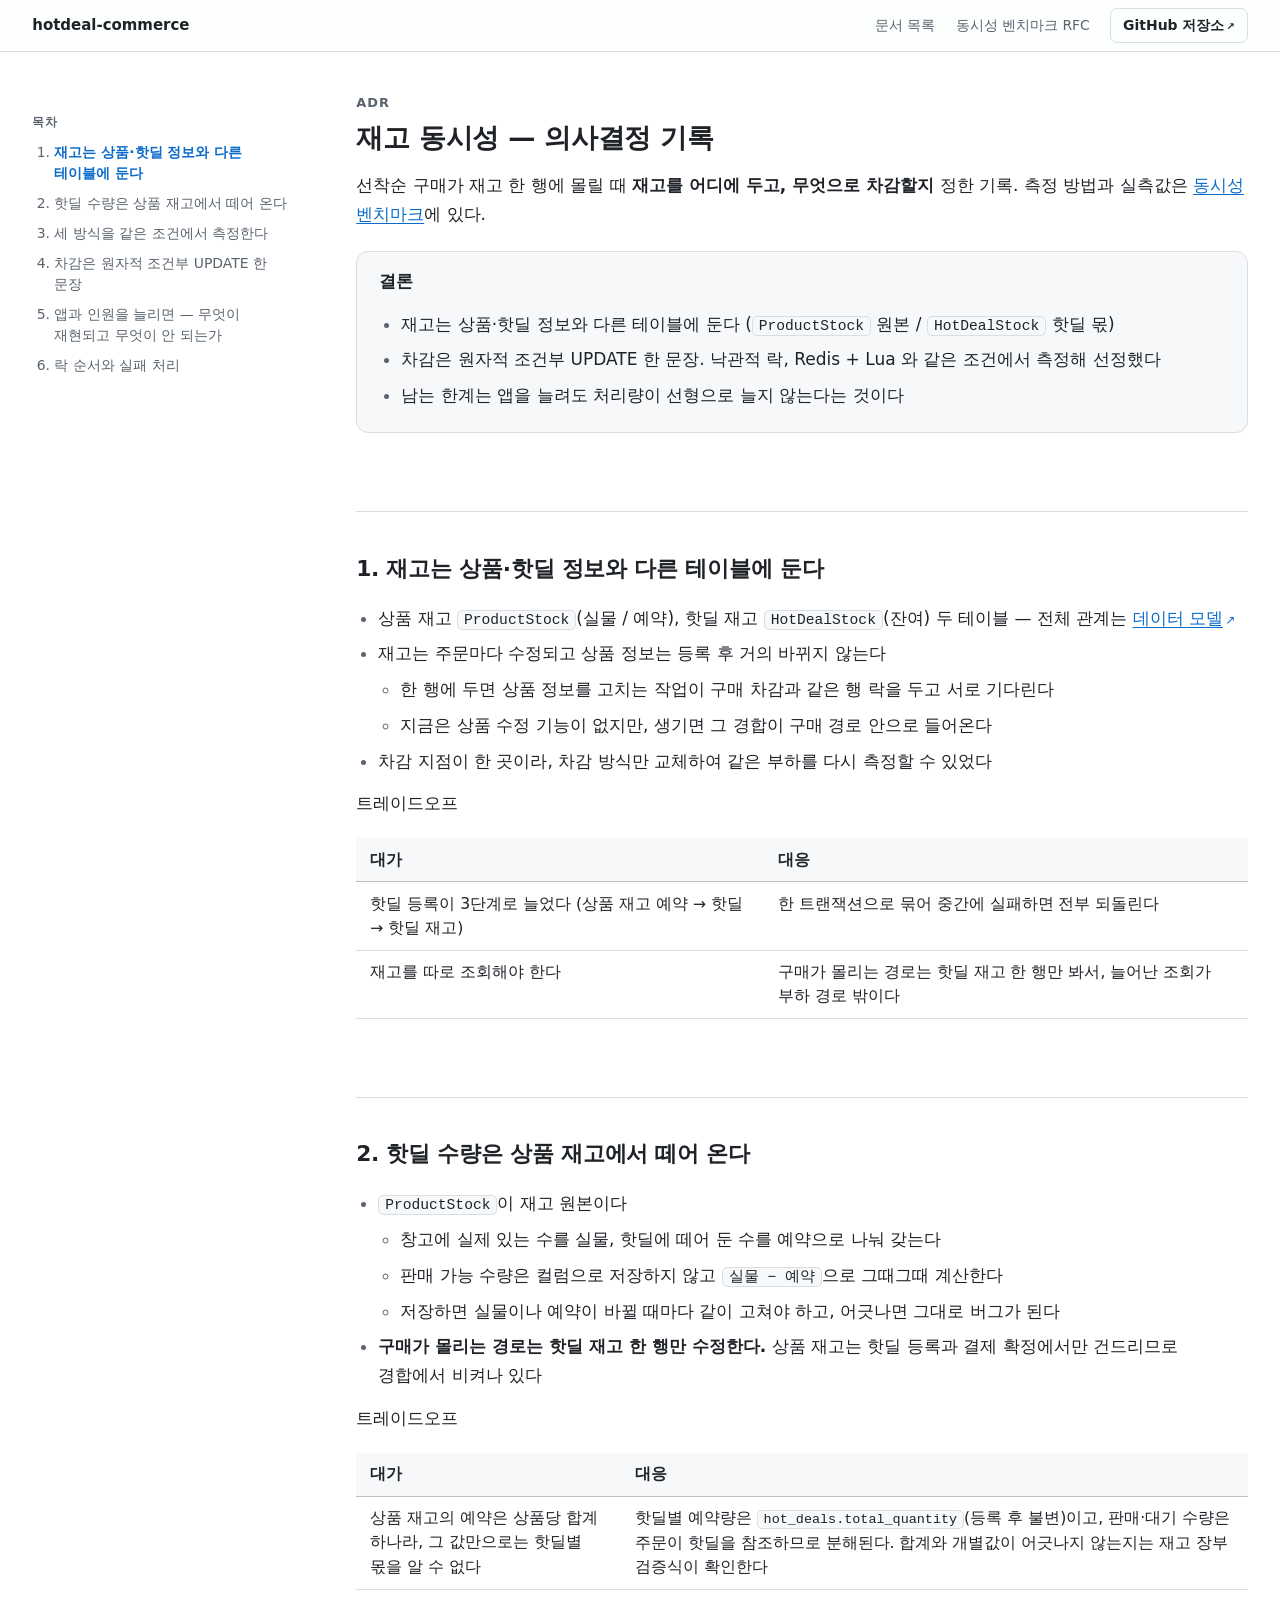
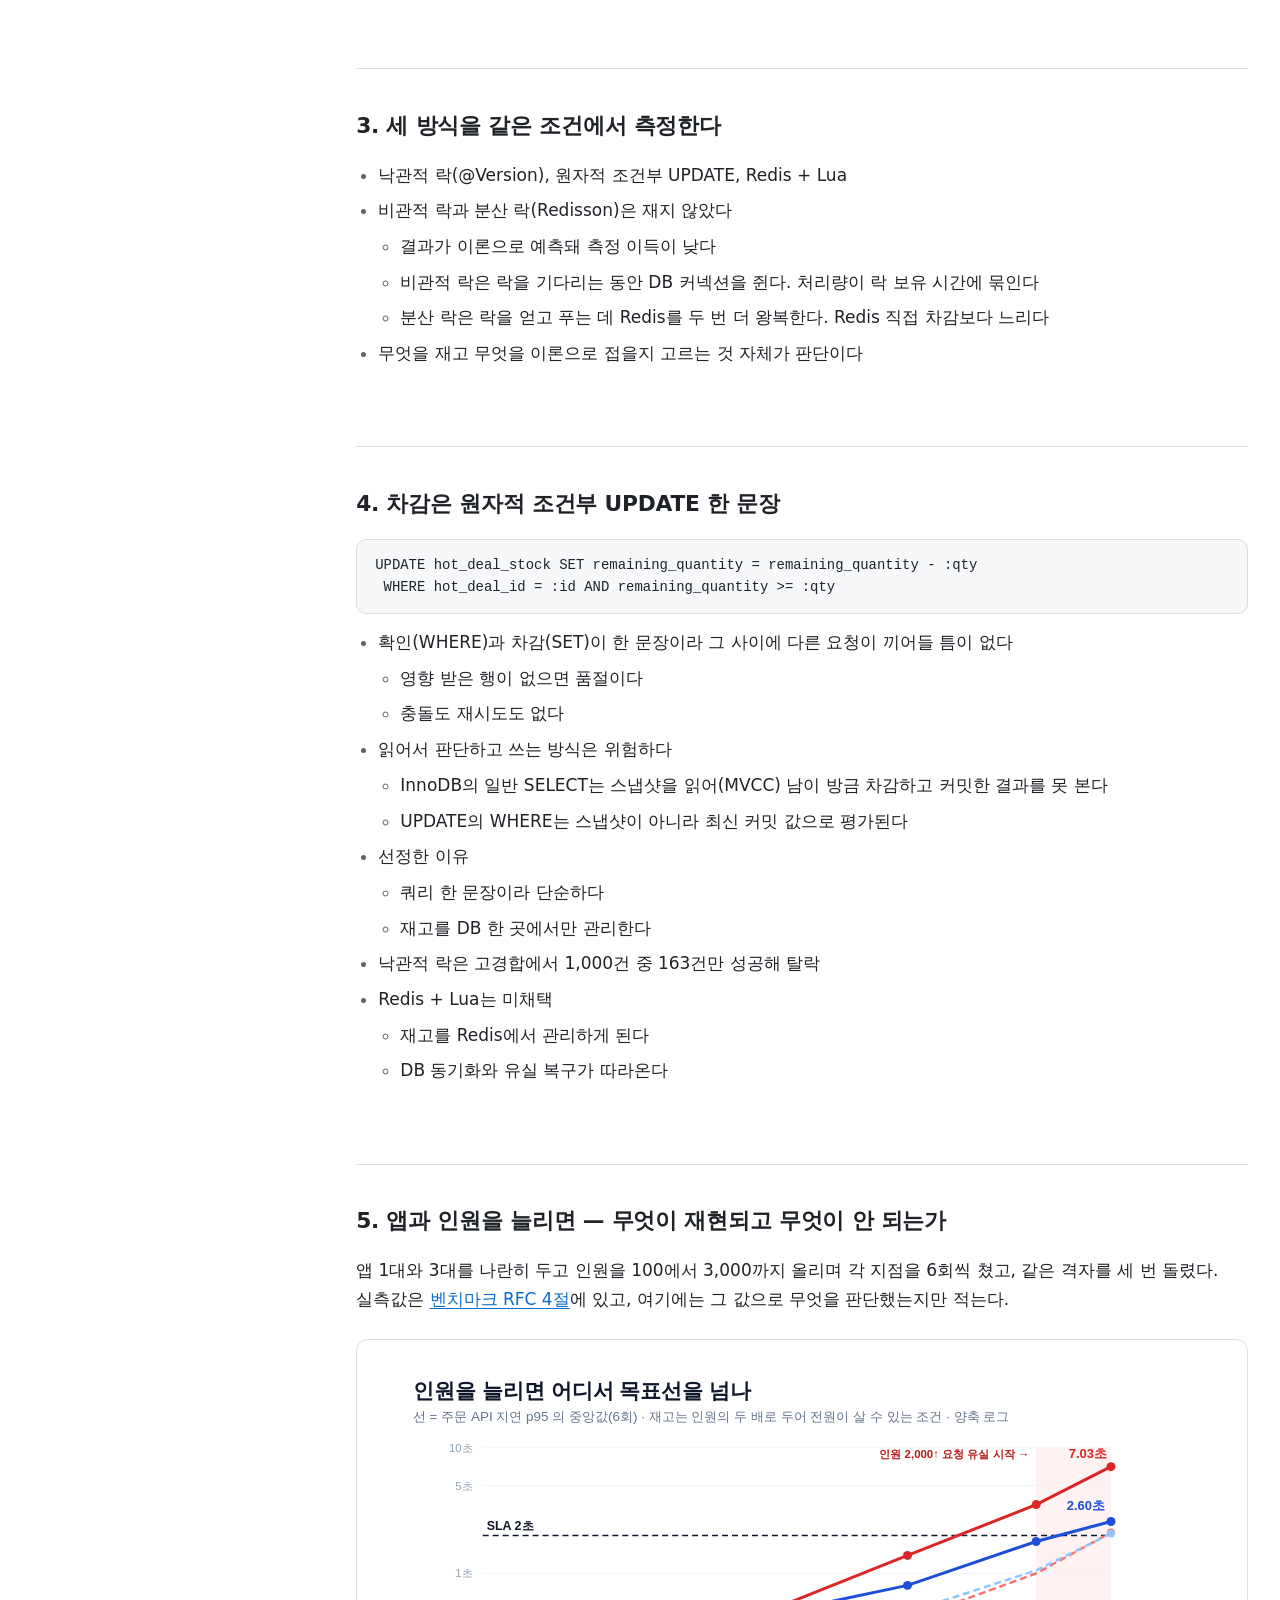
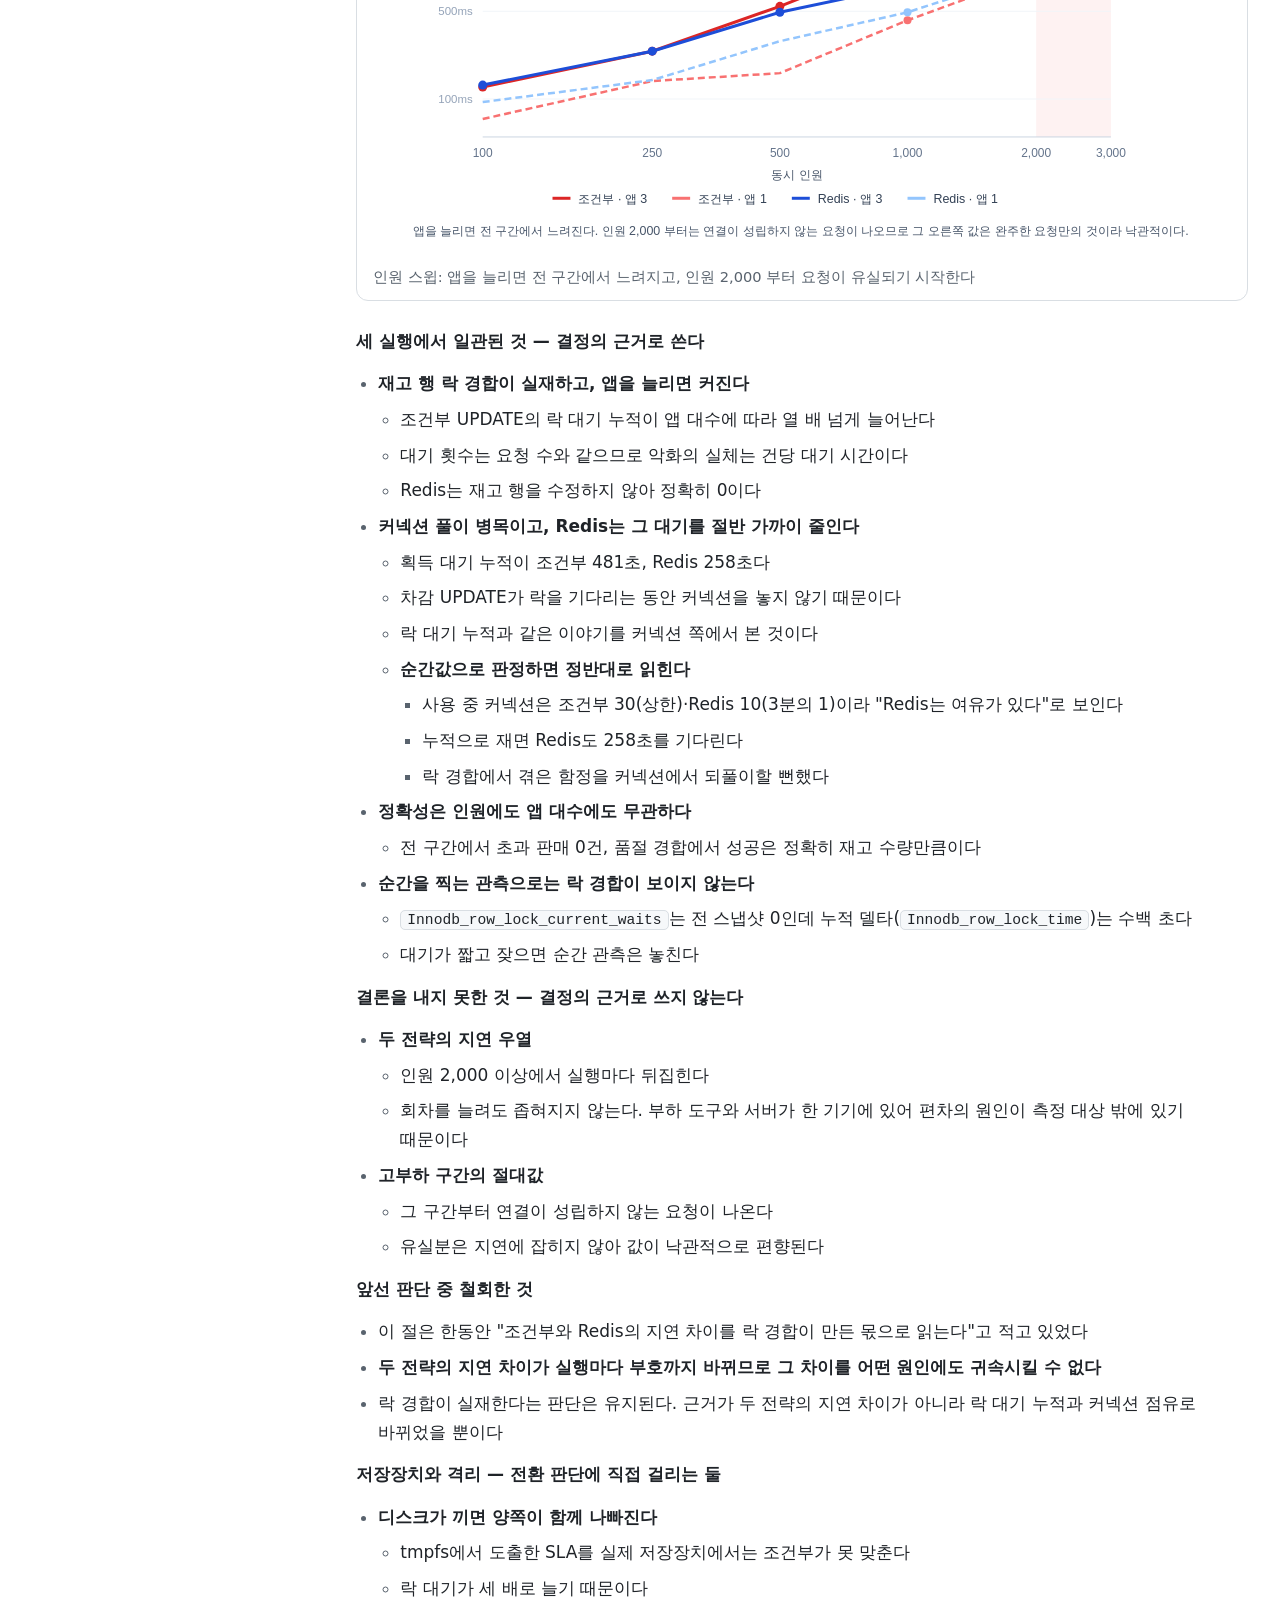
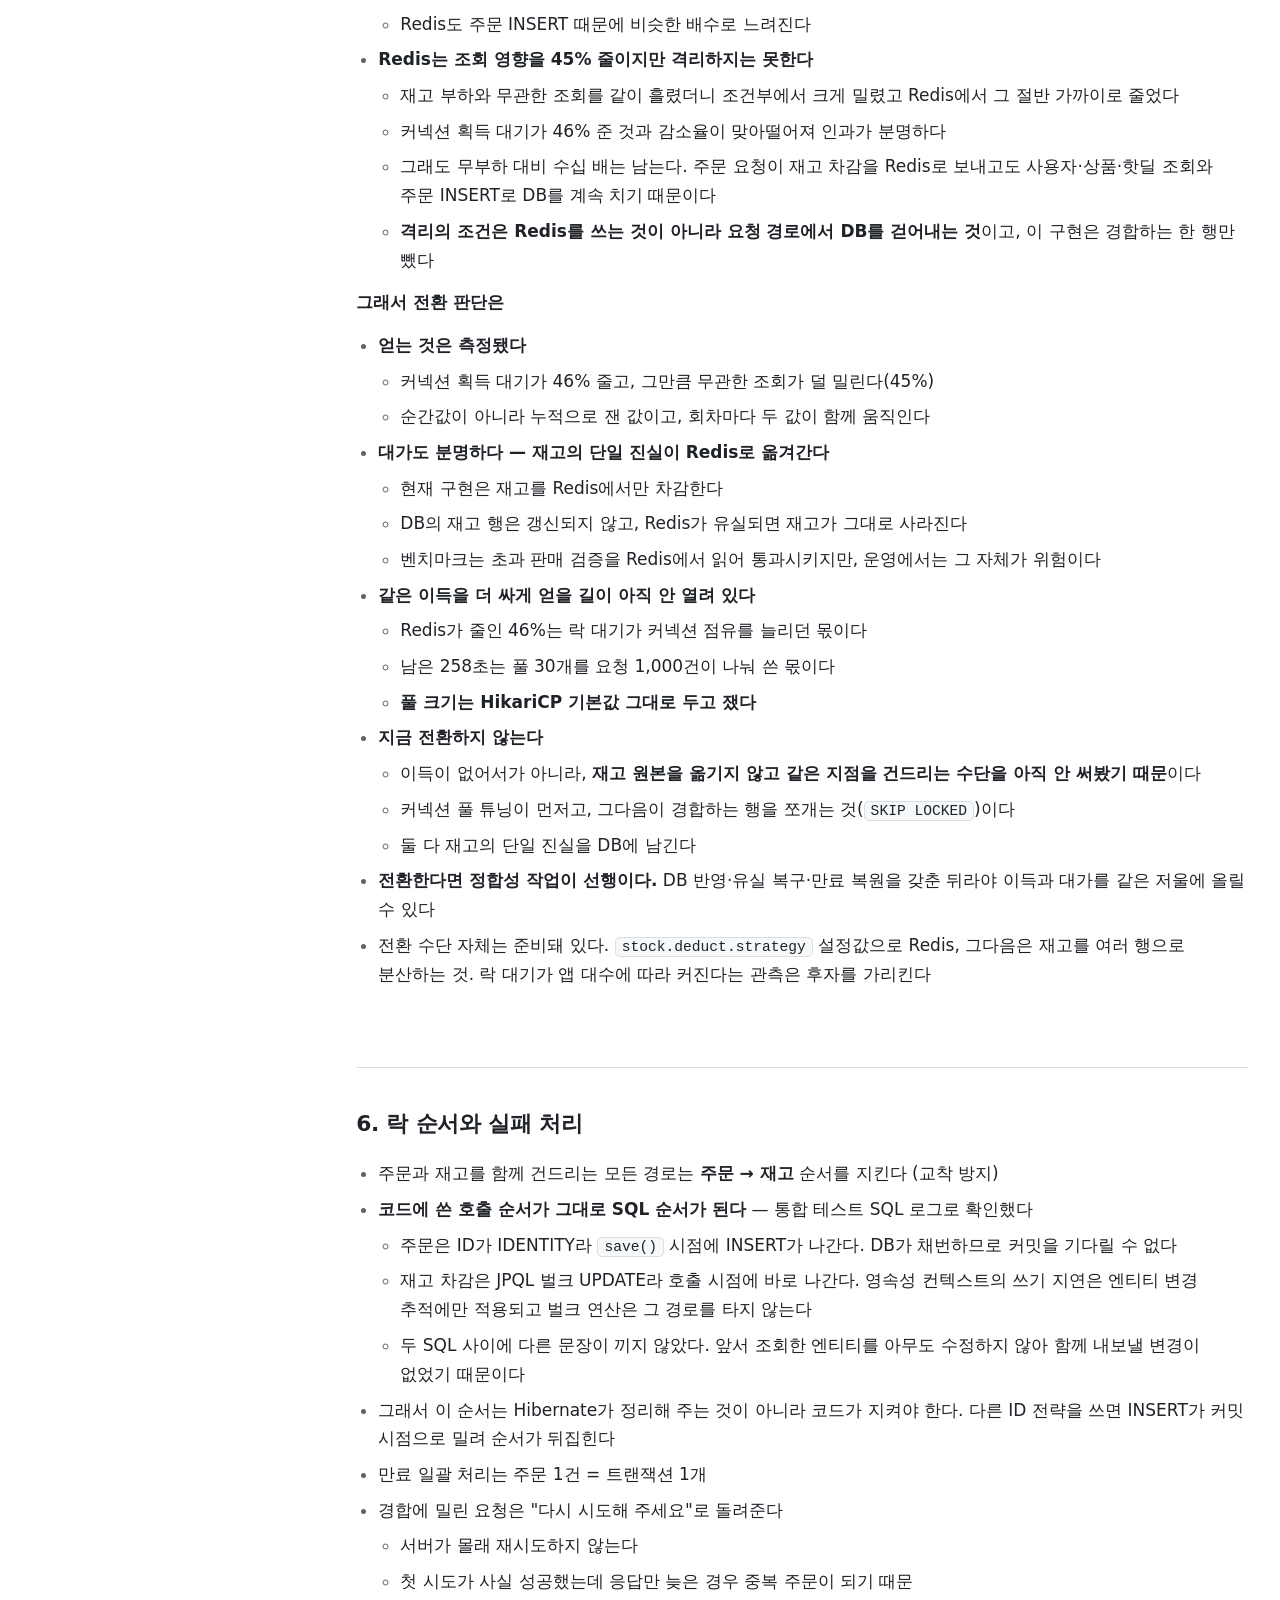
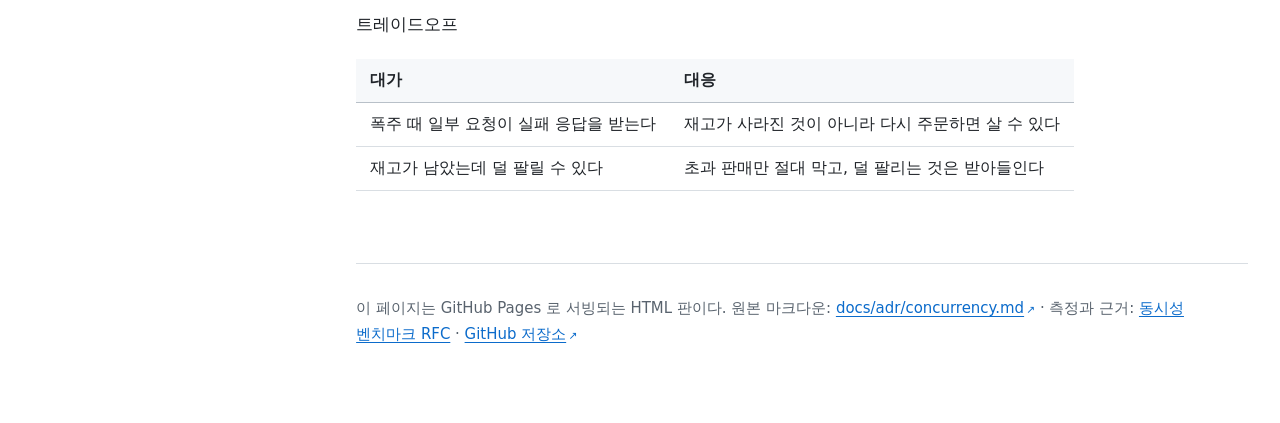
==== commit 3f561343: "[Docs] 문서 목록을 docs/index.html 로 합치고 HTML 링크 검사를 check.sh 에 추가 - adr/README.md 의 ADR 표·짧은 결정에 RFC·설계 " ====
--- a/docs/adr/concurrency.html
+++ b/docs/adr/concurrency.html
@@ -18,6 +18,7 @@
   <div class="top-in">
     <a class="brand" href="https://github.com/Ting97ok/hotdeal-commerce">hotdeal-commerce</a>
     <nav class="top-nav">
+      <a class="doc-link" href="../index.html">문서 목록</a>
       <a class="doc-link" href="../rfc/concurrency-benchmark.html">동시성 벤치마크 RFC</a>
       <a class="gh" href="https://github.com/Ting97ok/hotdeal-commerce">GitHub 저장소</a>
     </nav>
--- a/docs/assets/style.css
+++ b/docs/assets/style.css
@@ -212,6 +212,11 @@
 th, td { padding: 0.6em 0.9em; text-align: left; vertical-align: top; }
 thead th { background: var(--bg-subtle); font-weight: 600; border-bottom: 1.5px solid var(--border-strong); }
 tbody td { border-bottom: 1px solid var(--border); }
+/* 셀 안 목록 — 문장마다 항목 하나. 셀 여백은 td 가 이미 주므로 목록 여백은 없앤다 */
+td ul { margin: 0; padding-left: 1.1em; }
+td li { margin: 0.25em 0; }
+td li:first-child { margin-top: 0; }
+td li:last-child { margin-bottom: 0; }
 .n { text-align: right; }              /* 숫자 비교는 일의 자리부터 — 우측 정렬 */
 .c { text-align: center; }
 
